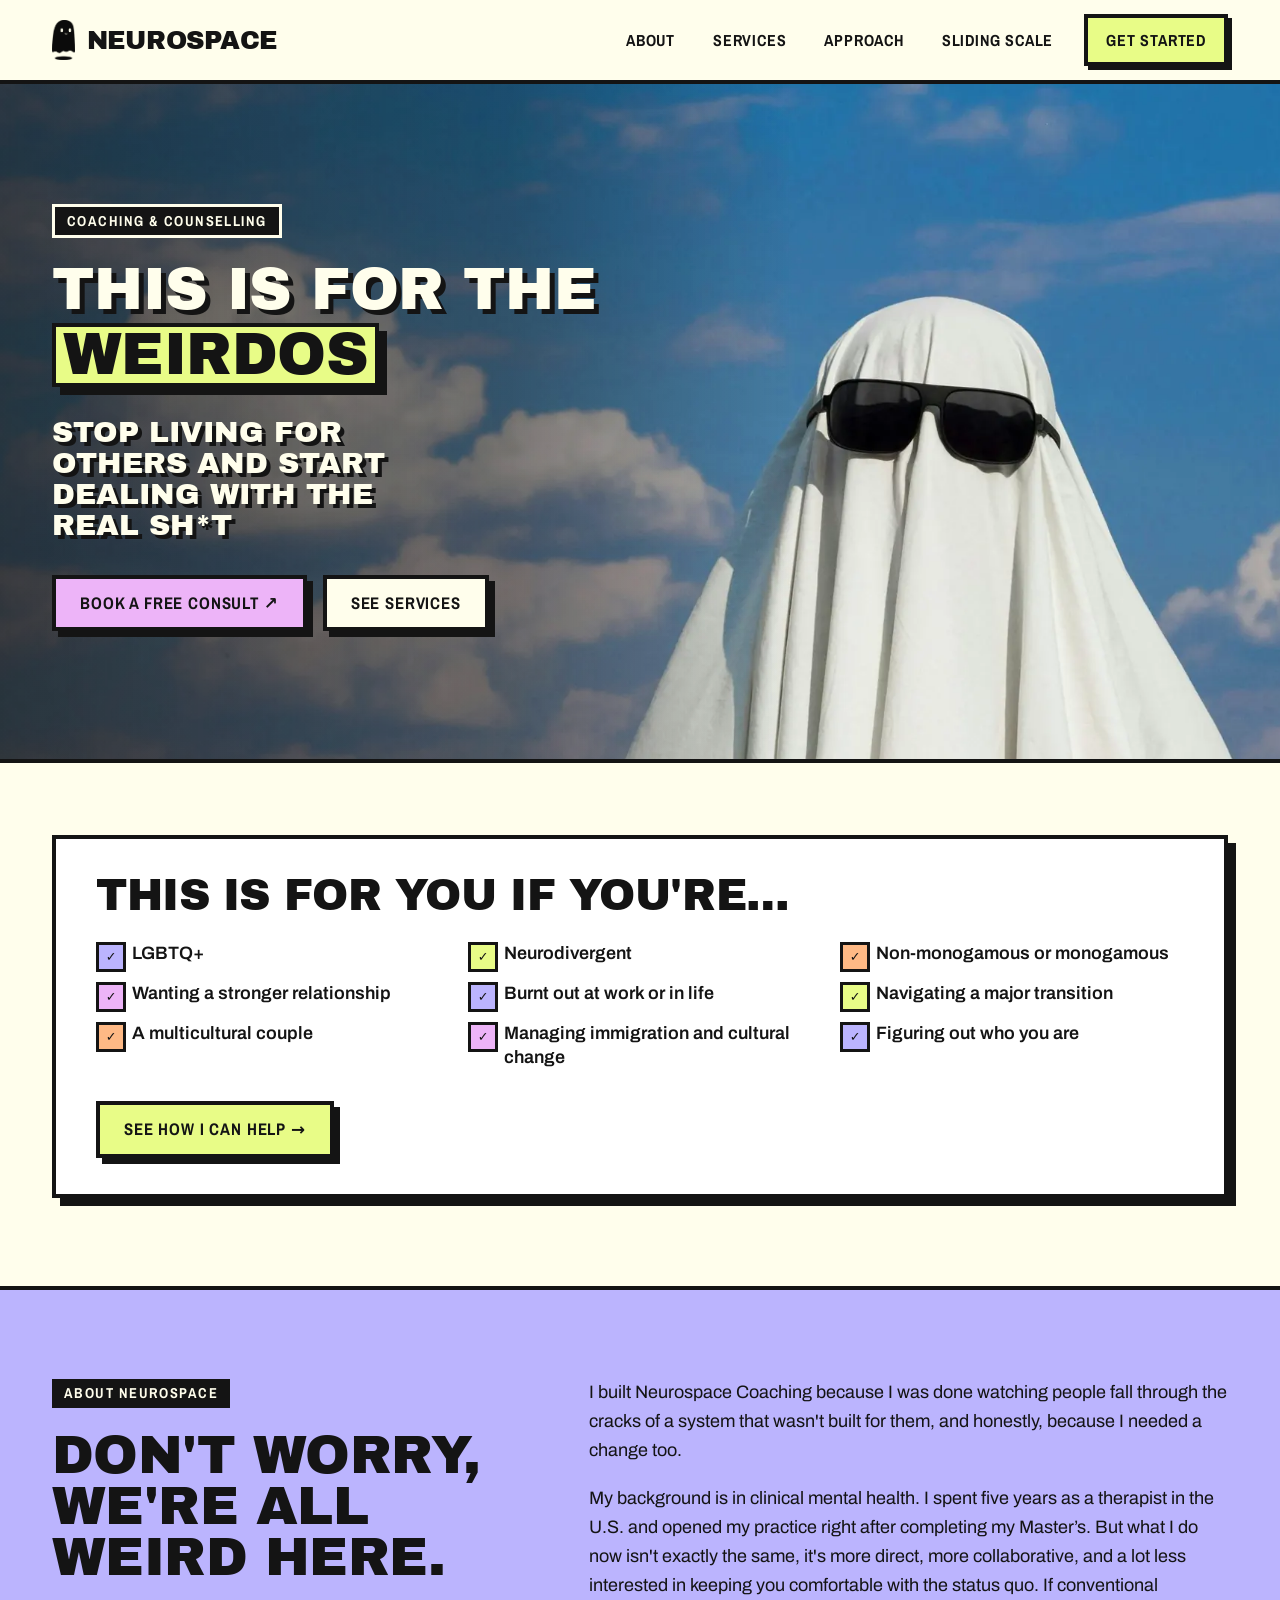
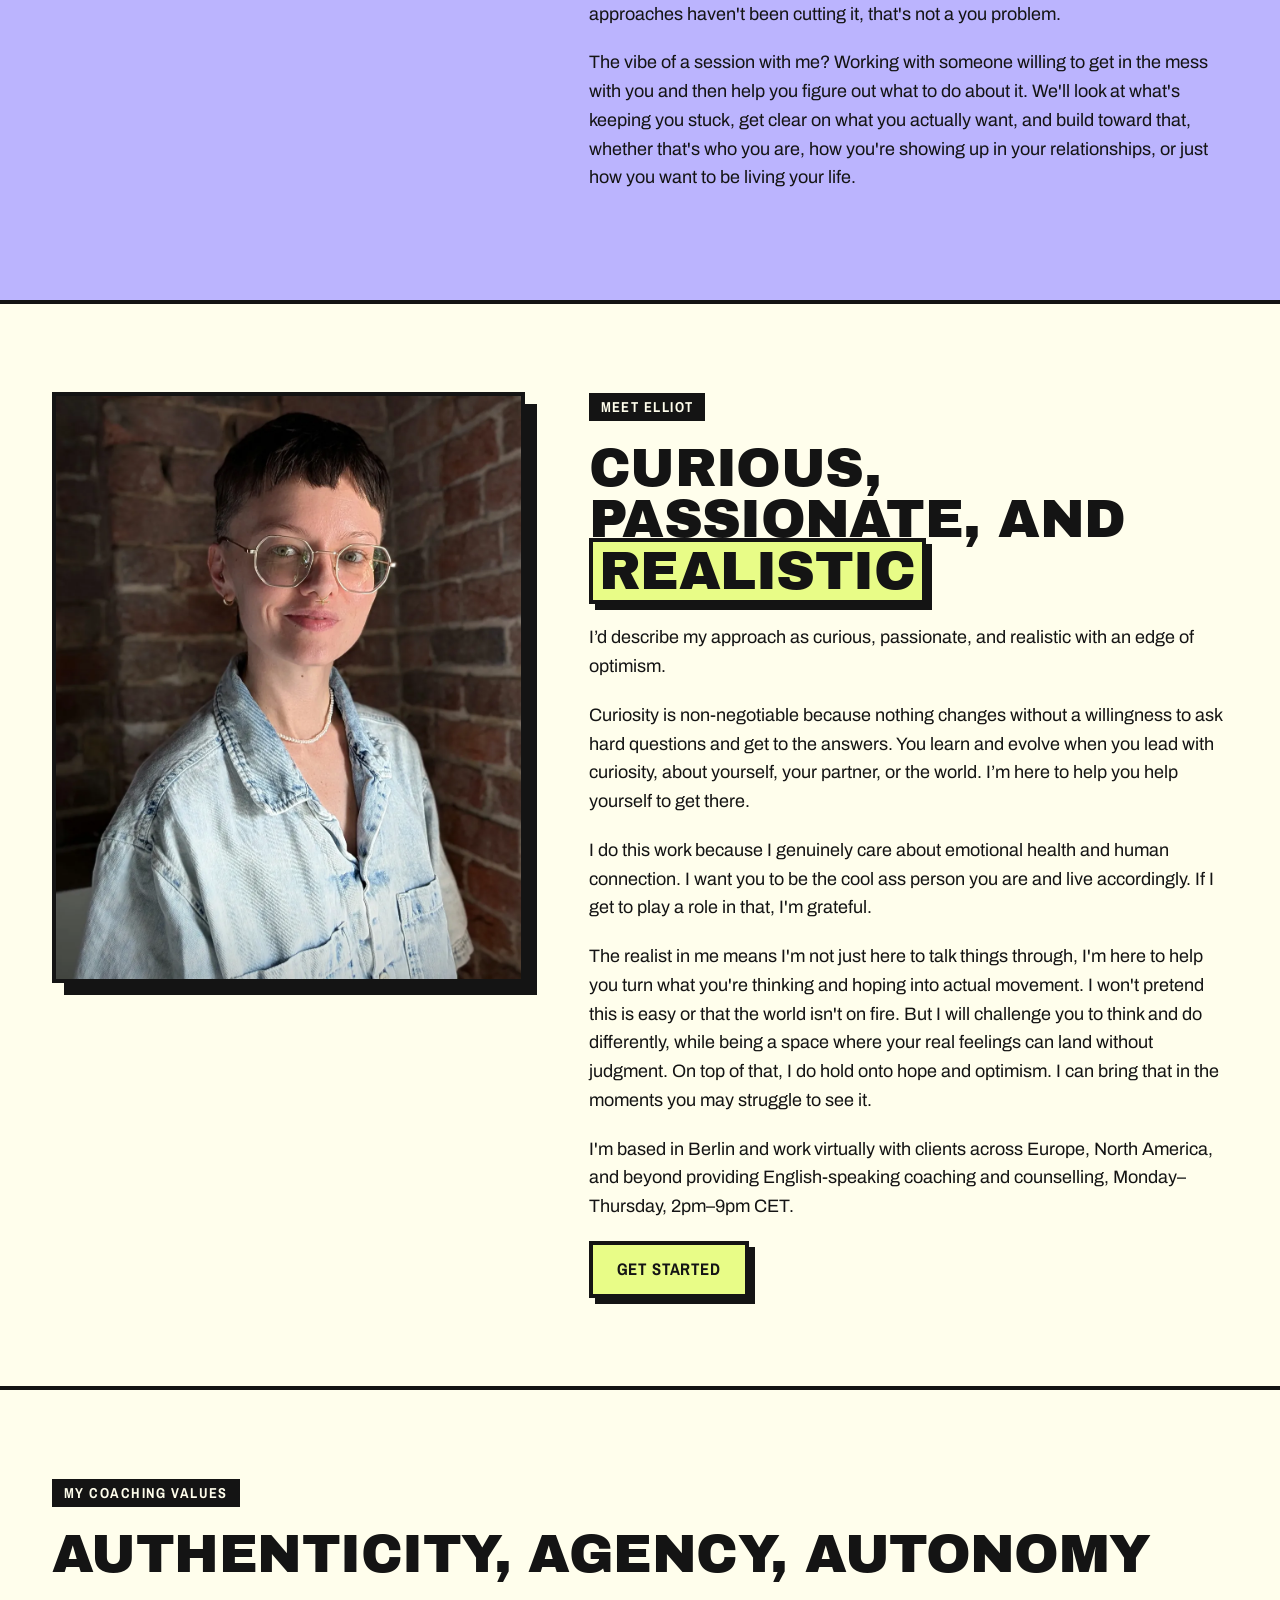
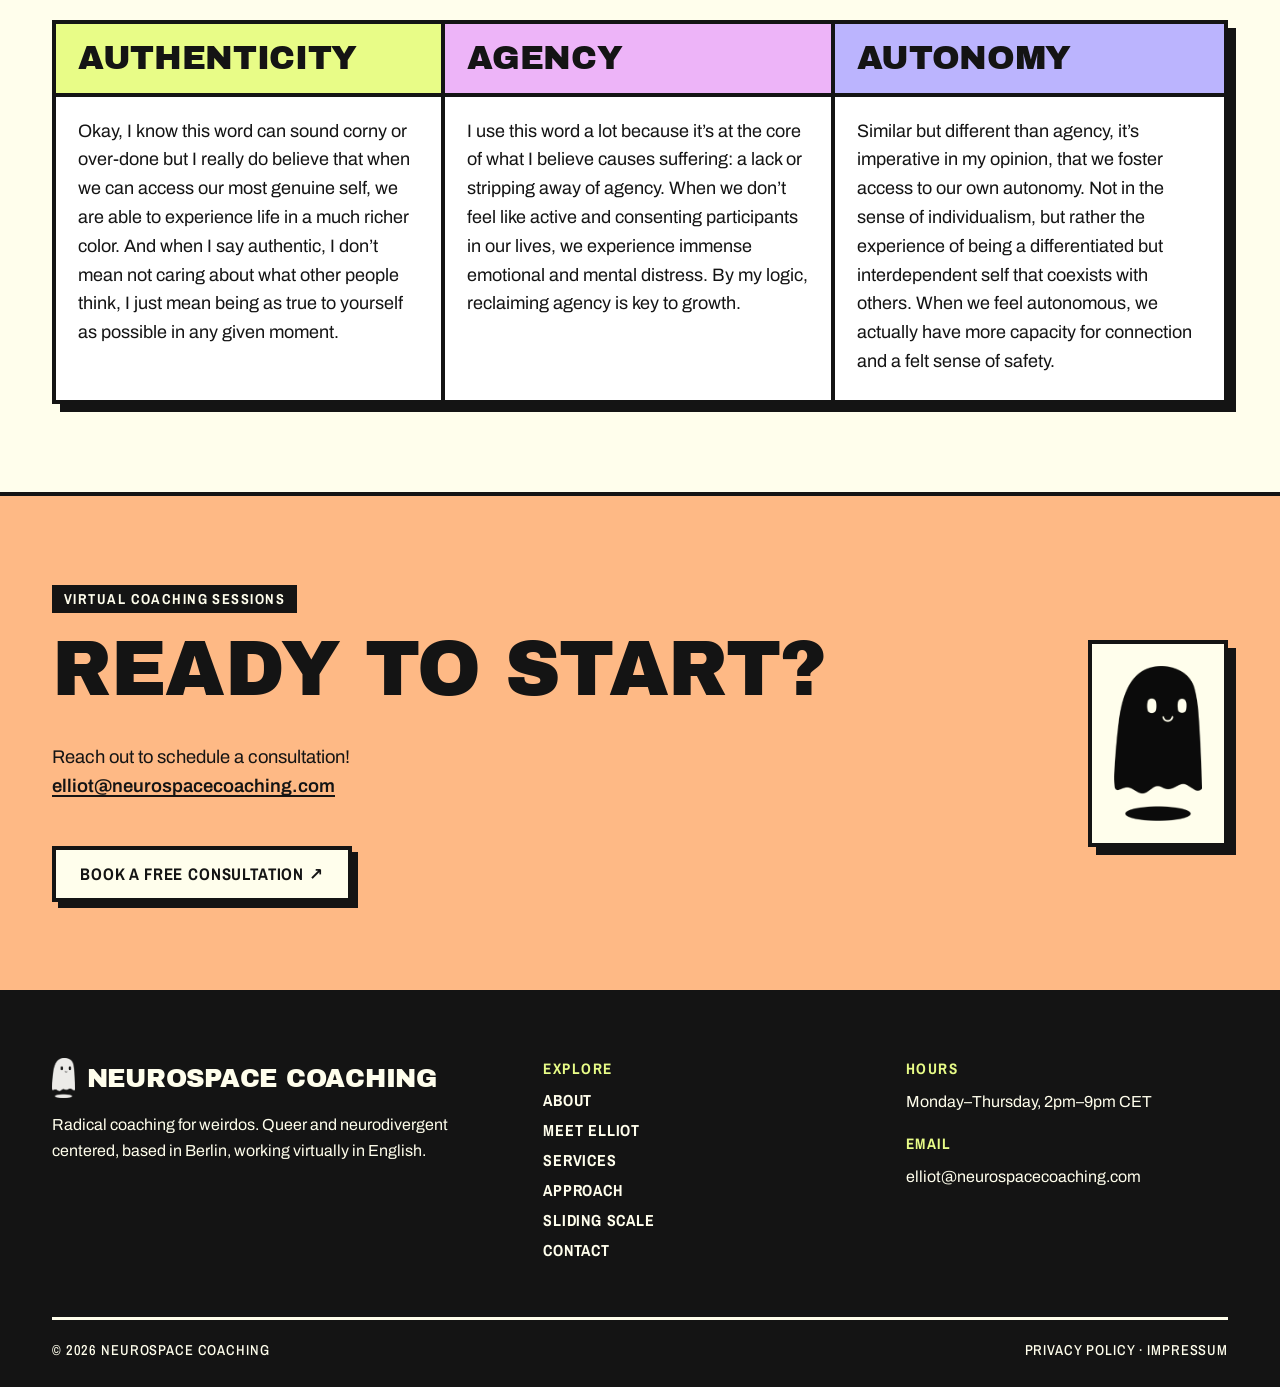
==== site/index.html @ 1423fe2b "Replace scrolling strip with 'This is for you' checklist; add Who I work with tiles to Services Home" ====
<!DOCTYPE html>
<html lang="en">
<head>
<meta charset="utf-8">
<meta name="viewport" content="width=device-width,initial-scale=1">
<title>Neurospace Coaching | Queer & Neurodivergent Coach and Couples Counsellor — Berlin, Germany</title>
<meta name="description" content="Virtual coaching and couples counselling for queer, neurodivergent and non-monogamous people, multicultural couples, and immigrants and expats. Based in Berlin, working in English across Europe, North America and beyond.">
<meta property="og:title" content="Neurospace Coaching | Queer & Neurodivergent Coach and Couples Counsellor — Berlin, Germany">
<meta property="og:description" content="Virtual coaching and couples counselling for queer, neurodivergent and non-monogamous people, multicultural couples, and immigrants and expats. Based in Berlin, working in English across Europe, North America and beyond.">
<meta property="og:image" content="https://neurospacecoaching.com/assets/img/logo-social.png">
<link rel="canonical" href="https://neurospacecoaching.com/">
<meta property="og:url" content="https://neurospacecoaching.com/">
<link rel="icon" href="assets/favicon.png" type="image/png">
<link rel="preload" href="assets/fonts/archivo-black-latin-400-normal.woff2" as="font" type="font/woff2" crossorigin>
<link rel="stylesheet" href="assets/styles.css">
</head>
<body>
<a class="skip" href="#main">Skip to content</a>
<header class="site-head" id="top">
  <div class="wrap head-row">
    <a class="brand" href="index.html"><img class="ghost-lt" src="assets/img/ghost-mark.webp" alt="" width="210" height="370"><span>Neurospace</span></a>
    <button class="menu-btn" aria-expanded="false" aria-controls="nav">Menu</button>
    <nav class="nav" id="nav" aria-label="Main"><a href="about.html">About</a><a href="services.html">Services</a><a href="approach.html">Approach</a><a href="sliding-scale.html">Sliding Scale</a><a class="btn" href="contact.html">Get started</a></nav>
  </div>
</header>
<main id="main">

<section class="hero hero-photo">
  <div class="wrap">
    <div class="hero-copy">
      <span class="eyebrow">Coaching &amp; counselling</span>
      <h1>This is for the <mark>weirdos</mark></h1>
      <p class="lead">Stop living for others and start dealing with the real sh*t</p>
      <div class="hero-actions"><a class="btn orchid" href="https://calendly.com/elliot_lphelt/free-consultation" target="_blank" rel="noopener">Book a free consult ↗</a><a class="btn ghost-btn" href="services.html">See services</a></div>
    </div>
  </div>
</section>
<section class="for-you"><div class="wrap"><div class="forlist">
  <h2>This is for you if you're…</h2>
  <ul class="checks big"><li>LGBTQ+</li><li>Neurodivergent</li><li>Non-monogamous or monogamous</li><li>Wanting a stronger relationship</li><li>Burnt out at work or in life</li><li>Navigating a major transition</li><li>A multicultural couple</li><li>Managing immigration and cultural change</li><li>Figuring out who you are</li></ul>
  <a class="btn" href="services.html#who">See how I can help →</a>
</div></div></section>

<section class="band"><div class="wrap split">
  <div><span class="eyebrow">About Neurospace</span><h2>Don't worry, we're all weird here.</h2></div>
  <div class="prose">
    <p>I built Neurospace Coaching because I was done watching people fall through the cracks of a system that wasn't built for them, and honestly, because I needed a change too.</p>
    <p>My background is in clinical mental health. I spent five years as a therapist in the U.S. and opened my practice right after completing my Master’s. But what I do now isn't exactly the same, it's more direct, more collaborative, and a lot less interested in keeping you comfortable with the status quo. If conventional approaches haven't been cutting it, that's not a you problem.</p>
    <p>The vibe of a session with me? Working with someone willing to get in the mess with you and then help you figure out what to do about it. We'll look at what's keeping you stuck, get clear on what you actually want, and build toward that, whether that's who you are, how you're showing up in your relationships, or just how you want to be living your life.</p>
  </div>
</div></section>

<section id="meet-elliot"><div class="wrap split">
  <div class="photo"><img src="assets/img/elliot-home.webp" alt="Elliot, founder of Neurospace Coaching" loading="lazy" onerror="this.style.display='none'"></div>
  <div class="prose">
    <span class="eyebrow">Meet Elliot</span>
    <h2>Curious, passionate, and <mark>realistic</mark></h2>
    <p>I’d describe my approach as curious, passionate, and realistic with an edge of optimism.</p>
    <p>Curiosity is non-negotiable because nothing changes without a willingness to ask hard questions and get to the answers. You learn and evolve when you lead with curiosity, about yourself, your partner, or the world. I’m here to help you help yourself to get there.</p>
    <p>I do this work because I genuinely care about emotional health and human connection. I want you to be the cool ass person you are and live accordingly. If I get to play a role in that, I'm grateful.</p>
    <p>The realist in me means I'm not just here to talk things through, I'm here to help you turn what you're thinking and hoping into actual movement. I won't pretend this is easy or that the world isn't on fire. But I will challenge you to think and do differently, while being a space where your real feelings can land without judgment. On top of that, I do hold onto hope and optimism. I can bring that in the moments you may struggle to see it.</p>
    <p>I'm based in Berlin and work virtually with clients across Europe, North America, and beyond providing English-speaking coaching and counselling, Monday–Thursday, 2pm–9pm CET.</p>
    <a class="btn" href="contact.html">Get started</a>
  </div>
</div></section>

<section><div class="wrap">
  <span class="eyebrow">My Coaching Values</span>
  <h2>Authenticity, agency, autonomy</h2>
  <div class="cards values">
  <div class="card"><h3>Authenticity</h3><p>Okay, I know this word can sound corny or over-done but I really do believe that when we can access our most genuine self, we are able to experience life in a much richer color. And when I say authentic, I don’t mean not caring about what other people think, I just mean being as true to yourself as possible in any given moment.</p></div>
  <div class="card"><h3>Agency</h3><p>I use this word a lot because it’s at the core of what I believe causes suffering: a lack or stripping away of agency. When we don’t feel like active and consenting participants in our lives, we experience immense emotional and mental distress. By my logic, reclaiming agency is key to growth.</p></div>
  <div class="card"><h3>Autonomy</h3><p>Similar but different than agency, it’s imperative in my opinion, that we foster access to our own autonomy. Not in the sense of individualism, but rather the experience of being a differentiated but interdependent self that coexists with others. When we feel autonomous, we actually have more capacity for connection and a felt sense of safety.</p></div>
</div>
</div></section>
<div class="wrap cta-wrap"><div class="cta">
  <div>
    <span class="eyebrow">Virtual Coaching Sessions</span>
    <h2>Ready to start?</h2>
    <p>Reach out to schedule a consultation!<br><a class="mail" href="mailto:elliot@neurospacecoaching.com">elliot@neurospacecoaching.com</a></p>
    <p style="margin-top:22px"><a class="btn ghost-btn" href="https://calendly.com/elliot_lphelt/free-consultation" target="_blank" rel="noopener">Book a free consultation ↗</a></p>
  </div>
  <div class="ghost-art"><img src="assets/img/ghost-mark.webp" alt=""></div>
</div></div>

</main>
<footer class="site-foot">
  <div class="wrap">
    <div class="foot-grid">
      <div>
        <a class="brand" href="index.html"><img src="assets/img/ghost-mark-light.webp" alt="" width="210" height="370"><span>Neurospace Coaching</span></a>
        <p>Radical coaching for weirdos. Queer and neurodivergent centered, based in Berlin, working virtually in English.</p>
      </div>
      <div>
        <h3>Explore</h3>
        <ul><li><a href="about.html">About</a></li><li><a href="index.html#meet-elliot">Meet Elliot</a></li><li><a href="services.html">Services</a></li><li><a href="approach.html">Approach</a></li><li><a href="sliding-scale.html">Sliding Scale</a></li><li><a href="contact.html">Contact</a></li></ul>
      </div>
      <div>
        <h3>Hours</h3>
        <p>Monday–Thursday, 2pm–9pm CET</p>
        <h3>Email</h3>
        <p><a href="mailto:elliot@neurospacecoaching.com">elliot@neurospacecoaching.com</a></p>
      </div>
    </div>
    <div class="foot-base">
      <span>© 2026 Neurospace Coaching</span>
      <span><a href="privacy-policy.html">Privacy Policy</a> · <a href="impressum.html">Impressum</a></span>
    </div>
  </div>
</footer>
<script>
const b=document.querySelector('.menu-btn'),n=document.getElementById('nav');
b.addEventListener('click',()=>{const o=n.classList.toggle('open');b.setAttribute('aria-expanded',o)});
const h=document.querySelector('.site-head');addEventListener('scroll',()=>h.classList.toggle('scrolled',scrollY>8),{passive:true});
</script>
</body>
</html>
---- site/assets/styles.css ----
/* Neurospace Coaching — neobrutalist design
   Palette ("One Night in Ibiza"): lime, orchid, periwinkle, peach, cream, black
   Type: Archivo Black (display), Archivo Narrow (labels/buttons), Archivo (body). All self-hosted. */

@font-face{font-family:"Archivo Black";src:url(fonts/archivo-black-latin-400-normal.woff2) format("woff2");font-weight:400;font-display:swap}
@font-face{font-family:"Archivo Narrow";src:url(fonts/archivo-narrow-latin-500-normal.woff2) format("woff2");font-weight:500;font-display:swap}
@font-face{font-family:"Archivo Narrow";src:url(fonts/archivo-narrow-latin-700-normal.woff2) format("woff2");font-weight:700;font-display:swap}
@font-face{font-family:"Archivo";src:url(fonts/archivo-latin-400-normal.woff2) format("woff2");font-weight:400;font-display:swap}
@font-face{font-family:"Archivo";src:url(fonts/archivo-latin-400-italic.woff2) format("woff2");font-weight:400;font-style:italic;font-display:swap}
@font-face{font-family:"Archivo";src:url(fonts/archivo-latin-600-normal.woff2) format("woff2");font-weight:600;font-display:swap}

:root{
  --lime:#E8FC87; --orchid:#EDB4F8; --peri:#BBB4FE; --peach:#FEB985;
  --paper:#FFFEEC; --ink:#141414; --white:#FFFFFF;
  --line:4px solid var(--ink);
  --shadow:8px 8px 0 var(--ink);
  --wrap:1240px;
  --display:"Archivo Black",Impact,system-ui,sans-serif;
  --label:"Archivo Narrow","Arial Narrow",system-ui,sans-serif;
  --body:"Archivo",system-ui,sans-serif;
  color-scheme:light;
}
*{box-sizing:border-box}
html{scroll-behavior:smooth;overflow-x:clip}
body{margin:0;overflow-x:clip;background:var(--paper);color:var(--ink);font:400 1.125rem/1.6 var(--body);-webkit-font-smoothing:antialiased}
img{max-width:100%;display:block}
a{color:var(--ink);text-decoration-thickness:2px;text-underline-offset:3px}
p{margin:0 0 1.1em}
h1,h2,h3{font-family:var(--display);font-weight:400;text-transform:uppercase;letter-spacing:-.01em;margin:0 0 .5em}
h1{font-size:clamp(2.8rem,6vw,5.4rem);line-height:.95}
h2{font-size:clamp(2.1rem,4.2vw,3.6rem);line-height:.95}
h3{font-size:1.4rem;line-height:1.1}
.wrap{max-width:var(--wrap);margin:0 auto;padding:0 32px}
.sr{position:absolute;width:1px;height:1px;overflow:hidden;clip:rect(0 0 0 0);white-space:nowrap;margin:0}
.skip{position:absolute;left:-999px}.skip:focus{left:16px;top:16px;background:var(--lime);border:var(--line);padding:8px 12px;z-index:20}
:focus-visible{outline:4px solid var(--ink);outline-offset:3px;box-shadow:0 0 0 8px var(--lime)}

/* highlighted headline word: lime block */
mark{background:var(--lime);color:var(--ink);border:var(--line);padding:0 .12em;box-shadow:6px 6px 0 var(--ink);box-decoration-break:clone;-webkit-box-decoration-break:clone}
h1 mark{display:inline-block;margin-top:.08em;box-shadow:8px 8px 0 var(--ink)}

/* small label: black chip */
.eyebrow{display:inline-block;font:700 .9rem/1 var(--label);letter-spacing:.1em;text-transform:uppercase;background:var(--ink);color:var(--paper);padding:7px 12px;margin-bottom:22px}

/* ---------- header ---------- */
.site-head{position:sticky;top:0;z-index:10;background:var(--paper);border-bottom:var(--line)}
.head-row{display:flex;align-items:center;justify-content:space-between;gap:20px;min-height:80px}
.brand{display:flex;align-items:center;gap:12px;text-decoration:none;color:var(--ink);font:400 1.6rem var(--display);text-transform:uppercase;letter-spacing:-.01em}
.brand img{height:40px;width:auto}
.nav{display:flex;align-items:center;gap:4px}
.nav a{font:700 1rem var(--label);text-transform:uppercase;letter-spacing:.05em;text-decoration:none;color:var(--ink);padding:9px 14px;border:3px solid transparent}
.nav a:hover{border-color:var(--ink);background:var(--lime)}
.nav a[aria-current=page]{background:var(--ink);color:var(--paper)}
.menu-btn{display:none;font:700 1rem var(--label);text-transform:uppercase;letter-spacing:.05em;background:var(--lime);color:var(--ink);border:var(--line);padding:8px 16px;box-shadow:4px 4px 0 var(--ink);cursor:pointer}

/* ---------- buttons ---------- */
.btn{display:inline-flex;align-items:center;gap:.5em;font:700 1.05rem/1 var(--label);text-transform:uppercase;letter-spacing:.05em;text-decoration:none;color:var(--ink);background:var(--lime);border:var(--line);padding:16px 24px;box-shadow:6px 6px 0 var(--ink);cursor:pointer;transition:transform .1s,box-shadow .1s}
.btn:hover{transform:translate(-2px,-2px);box-shadow:8px 8px 0 var(--ink)}
.btn:active{transform:translate(4px,4px);box-shadow:2px 2px 0 var(--ink)}
.btn.ghost-btn{background:var(--paper)}
.btn.orchid{background:var(--orchid)}
.nav .btn{margin-left:10px;padding:11px 18px;box-shadow:4px 4px 0 var(--ink)}
.nav a.btn,.nav a.btn:hover,.nav a.btn[aria-current=page]{background:var(--lime);color:var(--ink);border:var(--line)}

/* ---------- home hero: ghost photo background ---------- */
.hero-photo{position:relative;border-bottom:var(--line);color:var(--paper);
  background:linear-gradient(90deg,rgba(20,20,20,.66) 0%,rgba(20,20,20,.38) 45%,rgba(20,20,20,0) 72%),url(img/ghost-hero.webp) 55% 40%/cover no-repeat,#3b6fa8}
.hero-photo .wrap{padding-top:120px;padding-bottom:128px}
.hero-copy{display:flex;flex-direction:column;align-items:flex-start;gap:24px;max-width:760px}
.hero-photo .eyebrow{margin:0;border:3px solid var(--paper)}
.hero-photo h1{margin:0;max-width:11em;color:var(--paper);text-shadow:5px 5px 0 var(--ink)}
.hero-photo h1 mark{text-shadow:none}
.hero-photo p.lead{margin:6px 0 0;font:400 clamp(1.6rem,3vw,2.6rem)/1.05 var(--display);text-transform:uppercase;max-width:17ch;color:var(--paper);text-shadow:4px 4px 0 var(--ink)}
.hero-actions{display:flex;flex-wrap:wrap;gap:16px;margin-top:10px}
@media (max-width:700px){
  .hero-photo{background:linear-gradient(180deg,rgba(20,20,20,.6),rgba(20,20,20,.35)),url(img/ghost-hero-sm.webp) 60% center/cover no-repeat,#3b6fa8}
  .hero-photo .wrap{padding-top:72px;padding-bottom:80px}
}

/* ---------- who-I-work-with scrolling strip ---------- */
.who{background:var(--ink);border-bottom:var(--line)}
.marquee{overflow:hidden;padding:26px 0}
.track{display:flex;width:max-content;animation:ns-scroll 28s linear infinite}
.marquee:hover .track{animation-play-state:paused}
.seq{display:flex;align-items:center;gap:22px;padding-right:22px}
.tag-block{flex:none;font:400 1.6rem/1 var(--display);text-transform:uppercase;color:var(--ink);border:3px solid var(--paper);padding:12px 18px}
.tag-block.c1{background:var(--peri)}.tag-block.c2{background:var(--lime)}.tag-block.c3{background:var(--peach)}.tag-block.c4{background:var(--orchid)}
@keyframes ns-scroll{to{transform:translateX(-50%)}}
@media (prefers-reduced-motion:reduce){.track{animation:none}.marquee{overflow-x:auto}.btn{transition:none}html{scroll-behavior:auto}}

/* ---------- sections ---------- */
section{padding:88px 0;border-bottom:var(--line)}
.page-hero{padding:80px 0 64px}
.page-hero p.lead{font:600 1.35rem/1.45 var(--body);max-width:44ch}
.hero-grid{display:grid;grid-template-columns:1.1fr .9fr;gap:56px;align-items:center}
.band{background:var(--peri)}
.band.lime{background:var(--lime)}
.band.pink{background:var(--peach)}
.band.lilac{background:var(--orchid)}
.split{display:grid;grid-template-columns:.85fr 1.15fr;gap:64px;align-items:start}
.split.flip{grid-template-columns:1.15fr .85fr}
.prose{max-width:64ch}
.prose ul{padding-left:1.1em}.prose li{margin-bottom:.5em}
.intro{font:600 1.25rem/1.5 var(--body);max-width:60ch}

/* photos: square frames, hard shadow, no tilt */
.photo,.blob .frame{border:var(--line);box-shadow:12px 12px 0 var(--ink);background:var(--orchid);overflow:hidden;aspect-ratio:4/5}
.photo img,.blob .frame img{width:100%;height:100%;object-fit:cover}
.photo.wide{aspect-ratio:16/10}
.photo.focus-right img{object-position:78% 50%}
.split .photo.focus-right{align-self:center}
#meet-elliot .photo img{object-position:50% 25%}

/* ---------- cards ---------- */
.cards{display:grid;grid-template-columns:repeat(auto-fit,minmax(280px,1fr));gap:24px;margin-top:40px}
.card{background:var(--white);border:var(--line);box-shadow:var(--shadow);padding:0;color:var(--ink)}
.card>h3{margin:0;padding:16px 22px;border-bottom:var(--line);background:var(--lime);font-size:1.35rem}
.card>p,.card>ul,.card>div{padding:0 22px}
.card>h3+p{margin-top:20px}
.card>:last-child{margin-bottom:24px}
.card:not(:has(>h3)){padding:24px}
.cards .card:nth-child(4n+1)>h3{background:var(--lime)}
.cards .card:nth-child(4n+2)>h3{background:var(--orchid)}
.cards .card:nth-child(4n+3)>h3{background:var(--peri)}
.cards .card:nth-child(4n+4)>h3{background:var(--peach)}
.band .card>h3{background:var(--paper)}
/* values: big boxed blocks */
.values{gap:0;border:var(--line);background:var(--white);box-shadow:var(--shadow)}
.values .card{box-shadow:none;border:0;border-right:var(--line)}
.values .card:last-child{border-right:0}
.values .card>h3{font-size:clamp(1.8rem,2.6vw,2.4rem);border-bottom:var(--line)}
@media (max-width:900px){.values .card{border-right:0;border-bottom:var(--line)}.values .card:last-child{border-bottom:0}}

/* checklist */
.checks{list-style:none;padding:0}
.checks li{padding-left:36px;position:relative;margin-bottom:.7em}
.checks li::before{content:"✓";position:absolute;left:0;top:.1em;width:24px;height:24px;background:var(--lime);border:3px solid var(--ink);display:grid;place-items:center;font:700 .8rem/1 var(--label)}
.card .checks{padding:0 22px}

/* training timeline */
.timeline{display:grid;gap:24px}
.timeline .item{background:var(--white);border:var(--line);box-shadow:var(--shadow)}
.timeline .item h3{margin:0;padding:14px 20px;border-bottom:var(--line);background:var(--lime);font-size:1.25rem}
.timeline .item:nth-child(2) h3{background:var(--peach)}
.timeline .item:nth-child(3) h3{background:var(--peri)}
.timeline .item p{padding:18px 20px 0;margin:0}
.timeline .item p:last-child{padding-bottom:22px}

/* ---------- sliding scale ---------- */
.price-grid{display:grid;grid-template-columns:repeat(3,1fr);gap:24px;margin-top:40px}
.price{display:flex;flex-direction:column;background:var(--lime);border:var(--line);box-shadow:var(--shadow);padding:28px;color:var(--ink)}
.price.featured{background:var(--peri)}
.price:nth-child(3){background:var(--orchid)}
.price .tag{align-self:flex-start;font:700 .85rem/1 var(--label);letter-spacing:.1em;text-transform:uppercase;background:var(--paper);border:3px solid var(--ink);padding:5px 10px}
.price h3{font-size:2rem;margin:18px 0 10px}
.price dl{margin:auto 0 0;border-top:var(--line);padding-top:14px}
.price dt{font:700 .9rem var(--label);text-transform:uppercase;letter-spacing:.06em}
.price dd{margin:0 0 10px;font:400 1.7rem var(--display)}

/* ---------- CTA ("Ready to start?") ---------- */
.cta-wrap{padding:0;background:var(--peach);border-bottom:var(--line)}
.cta-wrap{padding-top:88px;padding-bottom:88px}
.cta{display:grid;grid-template-columns:1fr auto;gap:40px;align-items:center}
.cta h2{font-size:clamp(2.8rem,6vw,5.4rem);line-height:.9}
.cta p{margin:0;font-size:1.15rem}
.cta a.mail{font-weight:600}
.cta .ghost-art{width:140px;background:var(--paper);border:var(--line);box-shadow:var(--shadow);padding:22px}
.cta .ghost-art img{width:100%;height:auto}
.cta .btn{margin-top:22px}
main>.wrap.cta-wrap{max-width:none;padding-left:max(32px,calc((100% - var(--wrap))/2 + 32px));padding-right:max(32px,calc((100% - var(--wrap))/2 + 32px))}

/* ---------- contact page ---------- */
.book{display:grid;grid-template-columns:1.1fr .9fr;gap:56px;align-items:center}
.book-card{display:grid;justify-items:start;gap:12px;background:var(--paper);color:var(--ink);text-decoration:none;border:var(--line);box-shadow:12px 12px 0 var(--ink);padding:30px}
.book-card img{height:56px;width:auto}
.book-title{font:400 2rem/1 var(--display);text-transform:uppercase}
.book-meta{font:700 1rem var(--label);text-transform:uppercase;letter-spacing:.06em}
.book-card .btn{margin-top:8px}
.contact-form{display:grid;gap:16px;padding:26px!important}
.contact-form label{display:grid;gap:6px;font:700 .95rem var(--label);text-transform:uppercase;letter-spacing:.06em}
.contact-form input,.contact-form textarea{font:400 1.05rem var(--body);padding:12px 14px;border:var(--line);border-radius:0;background:var(--paper);color:var(--ink)}
.contact-form input:focus,.contact-form textarea:focus{outline:4px solid var(--peri);outline-offset:0}
.contact-form .check{display:flex;gap:12px;align-items:flex-start;font:400 1rem/1.45 var(--body);text-transform:none;letter-spacing:0}
.contact-form .check input{width:22px;height:22px;margin-top:2px;flex:none;accent-color:var(--ink)}
.contact-form .btn{justify-self:start}
.contact-form .hp{position:absolute;left:-9999px;width:1px;height:1px;opacity:0}
.form-note{font-size:.95rem;margin:0}
.form-status{margin:0;font-weight:600}
.page-hero .ghost-art img{max-width:200px;margin:auto}

/* ---------- legal pages ---------- */
.legal{max-width:820px}
.legal h1{font-size:clamp(2.4rem,5vw,4rem)}
.legal h2{font-size:1.7rem;margin-top:1.8em}
.legal h3{font-size:1.15rem;margin-top:1.4em}
.legal table{width:100%;border-collapse:collapse;margin:0 0 1.4em;font-size:1rem;background:var(--white);border:var(--line)}
.legal th,.legal td{text-align:left;padding:12px 14px;border:2px solid var(--ink);vertical-align:top}
.legal th{background:var(--lime);font:700 .95rem var(--label);text-transform:uppercase;letter-spacing:.05em}
.legal hr{border:0;border-top:var(--line)!important}

/* ---------- footer ---------- */
.site-foot{background:var(--ink);color:var(--paper);padding:64px 0 28px;font-size:1rem}
.foot-grid{display:grid;grid-template-columns:1.4fr 1fr 1fr;gap:40px}
.site-foot .brand{color:var(--paper);margin-bottom:14px}
.site-foot .brand img{filter:invert(1)}
.site-foot h3{font:700 .95rem var(--label);letter-spacing:.1em;color:var(--lime);margin:0 0 10px}
.site-foot a{color:var(--paper);text-decoration:none}.site-foot a:hover{text-decoration:underline}
.site-foot ul{list-style:none;padding:0;margin:0;font:700 1rem var(--label);text-transform:uppercase;letter-spacing:.05em}
.site-foot li{margin-bottom:8px}
.foot-base{border-top:3px solid var(--paper);margin-top:48px;padding-top:20px;display:flex;justify-content:space-between;flex-wrap:wrap;gap:12px;font:500 .9rem var(--label);text-transform:uppercase;letter-spacing:.06em}

/* ---------- responsive ---------- */
@media (max-width:900px){
  .hero-grid,.split,.split.flip,.foot-grid,.book,.cta{grid-template-columns:1fr}
  .split,.split.flip,.book{gap:40px}
  .split .photo{max-width:460px}
  .price-grid{grid-template-columns:1fr}
  .cta .ghost-art{display:none}
  .menu-btn{display:block}
  .nav{display:none;position:absolute;top:80px;left:0;right:0;flex-direction:column;align-items:stretch;background:var(--paper);padding:12px 24px 24px;border-bottom:var(--line)}
  .nav.open{display:flex}
  .nav .btn{margin:8px 0 0;justify-content:center}
  section{padding:64px 0}
  .wrap{padding:0 20px}
}

/* fixes */
section.hero-photo,section.who{padding:0}
.site-foot .brand img{filter:none}
.contact-form>*{padding-left:0!important;padding-right:0!important;margin-bottom:0!important}
@media (max-width:700px){.hero-photo h1{font-size:2.5rem}.tag-block{font-size:1.25rem}}

/* hero: ghost further right, smaller headline */
@media (min-width:701px){
  .hero-photo{background:linear-gradient(90deg,rgba(20,20,20,.66) 0%,rgba(20,20,20,.38) 40%,rgba(20,20,20,0) 62%),url(img/ghost-hero.webp) 0% 38%/max(140%,1600px) auto no-repeat,#3b6fa8}
}
.hero-photo h1{font-size:clamp(2.5rem,4.6vw,4.2rem)}
.hero-photo p.lead{font-size:clamp(1.35rem,2.3vw,2rem);max-width:19ch}
.hero-copy{max-width:600px}

/* ---------- "This is for you if" checklist (home) ---------- */
.for-you{padding-top:72px}
.forlist{background:var(--white);border:var(--line);box-shadow:var(--shadow);padding:36px 40px}
.forlist h2{font-size:clamp(1.8rem,3.4vw,2.8rem)}
.checks.big{display:grid;grid-template-columns:repeat(3,minmax(0,1fr));gap:16px 28px;margin:24px 0 32px;font:600 1.12rem/1.35 var(--body,inherit)}
.checks.big li{margin:0}
.checks.big li:nth-child(4n+1)::before{background:var(--peri)}
.checks.big li:nth-child(4n+2)::before{background:var(--lime)}
.checks.big li:nth-child(4n+3)::before{background:var(--peach)}
.checks.big li:nth-child(4n+4)::before{background:var(--orchid)}

/* ---------- who-I-work-with tiles (services) ---------- */
#who{scroll-margin-top:96px}
.tiles{display:grid;grid-template-columns:repeat(3,minmax(0,1fr));gap:22px;margin-top:36px;align-items:start}
.tile{background:var(--white);border:var(--line);box-shadow:var(--shadow);transition:transform .1s,box-shadow .1s}
.tile:nth-child(5n+2){background:var(--lime)}.tile:nth-child(5n+3){background:var(--orchid)}.tile:nth-child(5n+4){background:var(--peri)}.tile:nth-child(5n+5){background:var(--peach)}
.tile:hover{transform:translate(-2px,-2px);box-shadow:10px 10px 0 var(--ink)}
.tile.open{transform:translate(3px,3px);box-shadow:4px 4px 0 var(--ink)}
.tile-btn{all:unset;box-sizing:border-box;cursor:pointer;width:100%;display:flex;justify-content:space-between;align-items:center;gap:14px;padding:22px;min-height:112px;color:var(--ink)}
.tile-btn:focus-visible{outline:4px solid var(--ink);outline-offset:4px}
.tile-name{font:400 1.35rem/1.05 var(--display);text-transform:uppercase}
.plus{flex:none;position:relative;width:36px;height:36px;border:3px solid var(--ink);background:var(--paper);transition:transform .2s}
.plus::before,.plus::after{content:"";position:absolute;left:50%;top:50%;width:16px;height:3px;background:var(--ink);transform:translate(-50%,-50%)}
.plus::after{transform:translate(-50%,-50%) rotate(90deg)}
.tile.open .plus{transform:rotate(45deg)}
.tile-body{margin:0;padding:18px 22px 22px;border-top:var(--line);font-size:1.05rem}
@media (max-width:900px){.checks.big,.tiles{grid-template-columns:repeat(2,minmax(0,1fr))}}
@media (max-width:600px){.checks.big,.tiles{grid-template-columns:1fr}.forlist{padding:26px 22px}.tile-btn{min-height:0}}
@media (prefers-reduced-motion:reduce){.tile,.plus{transition:none}}
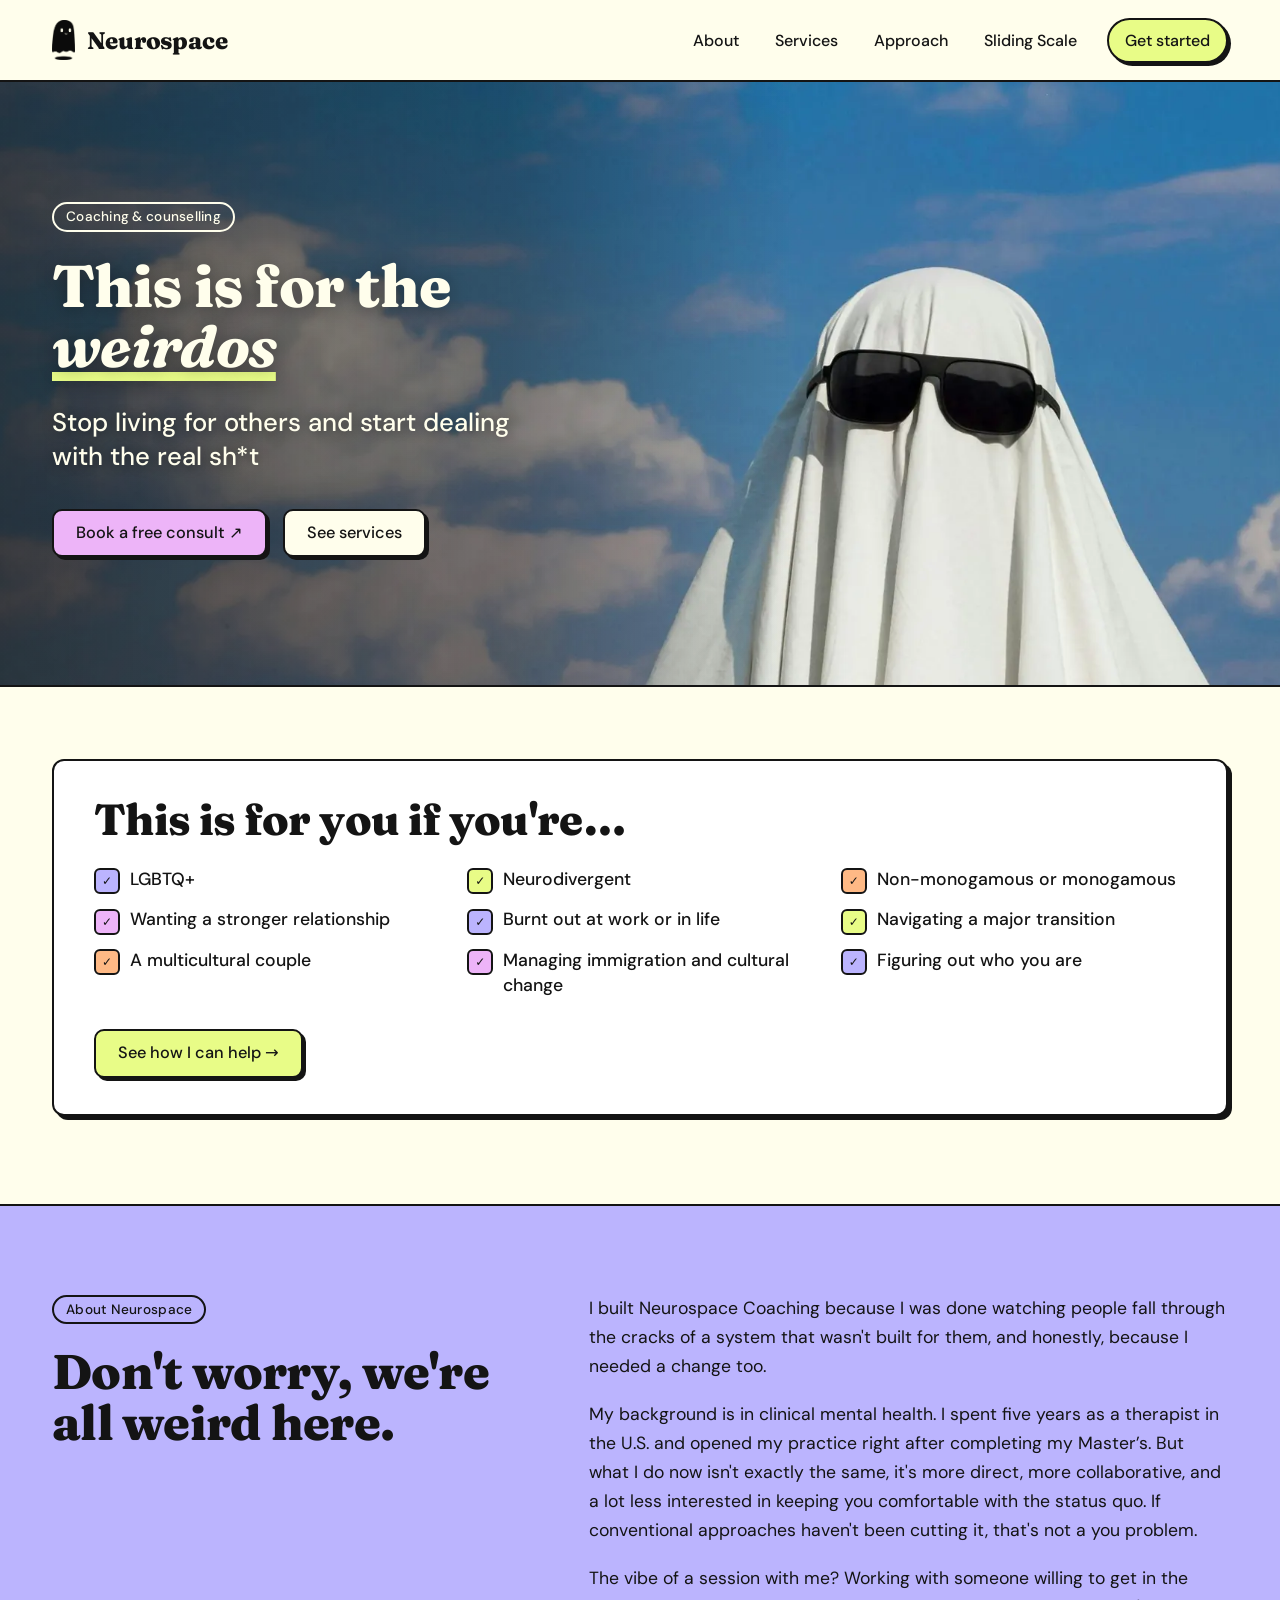
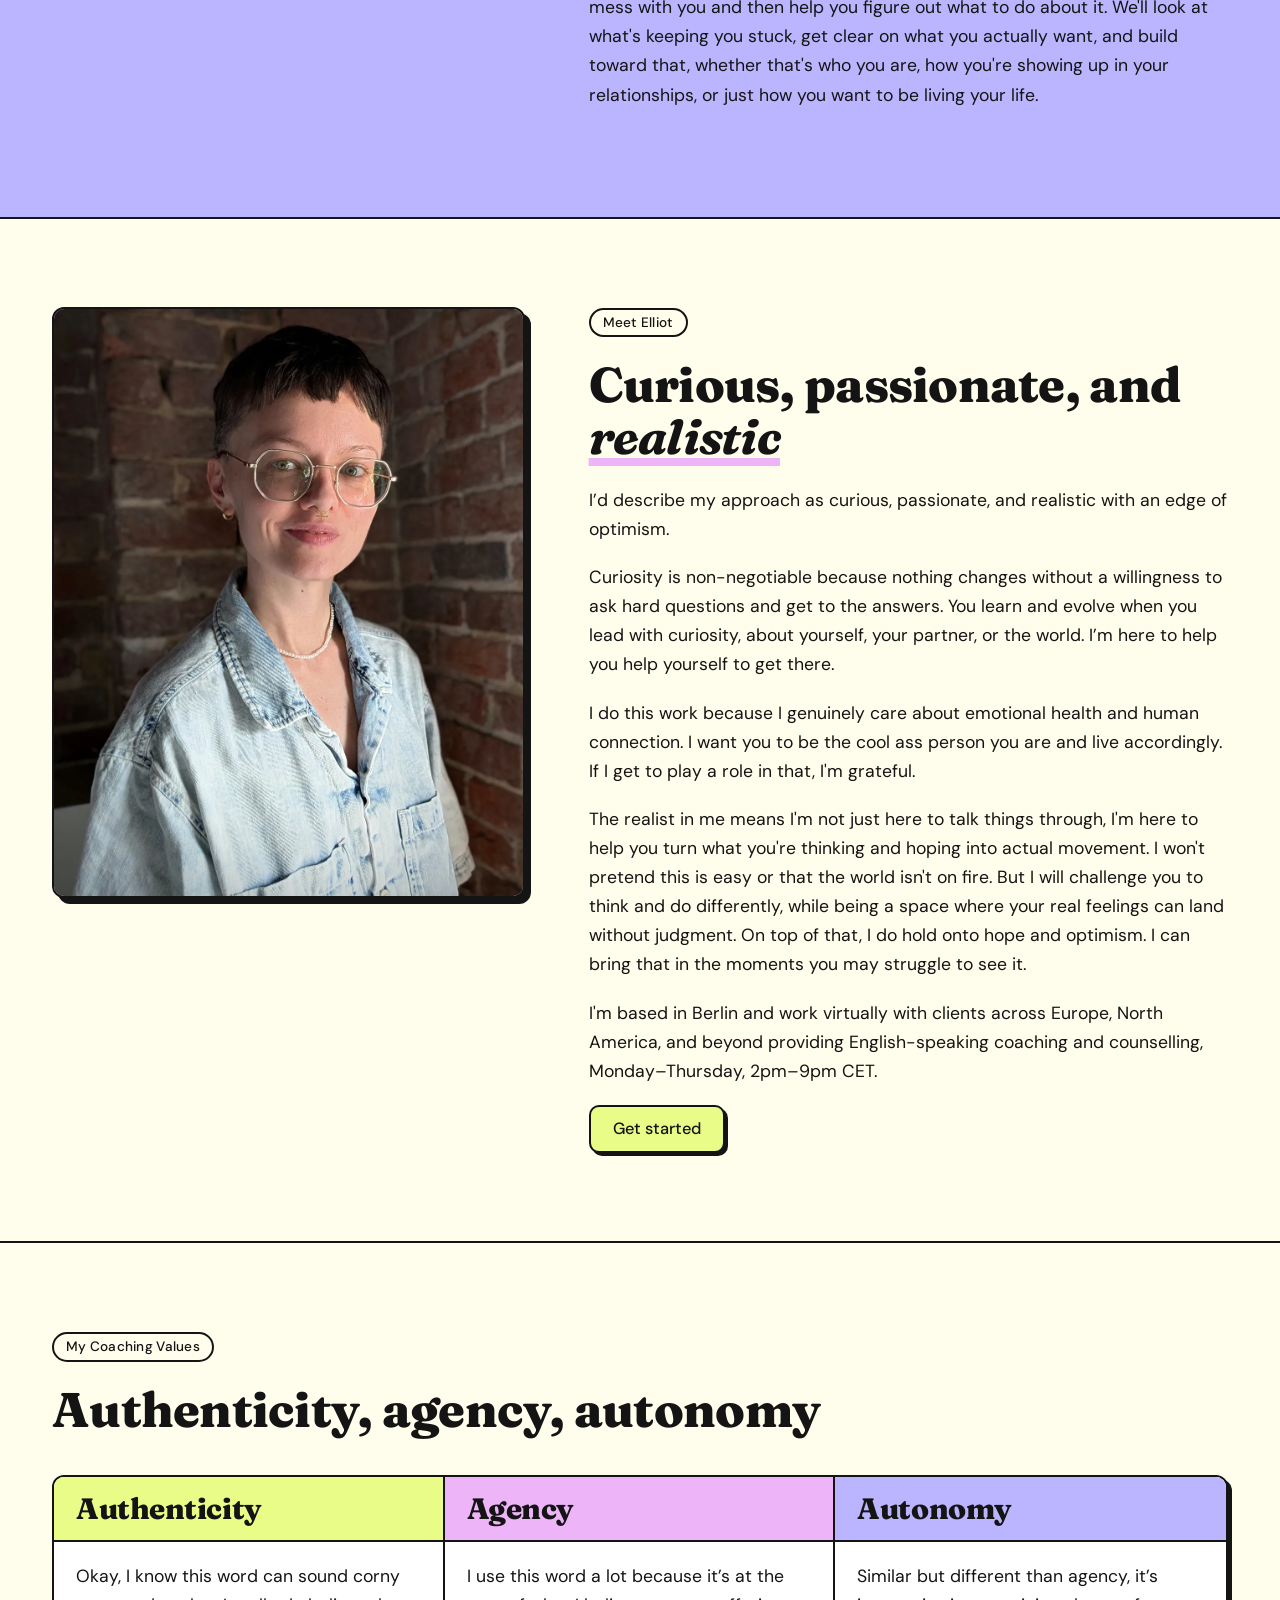
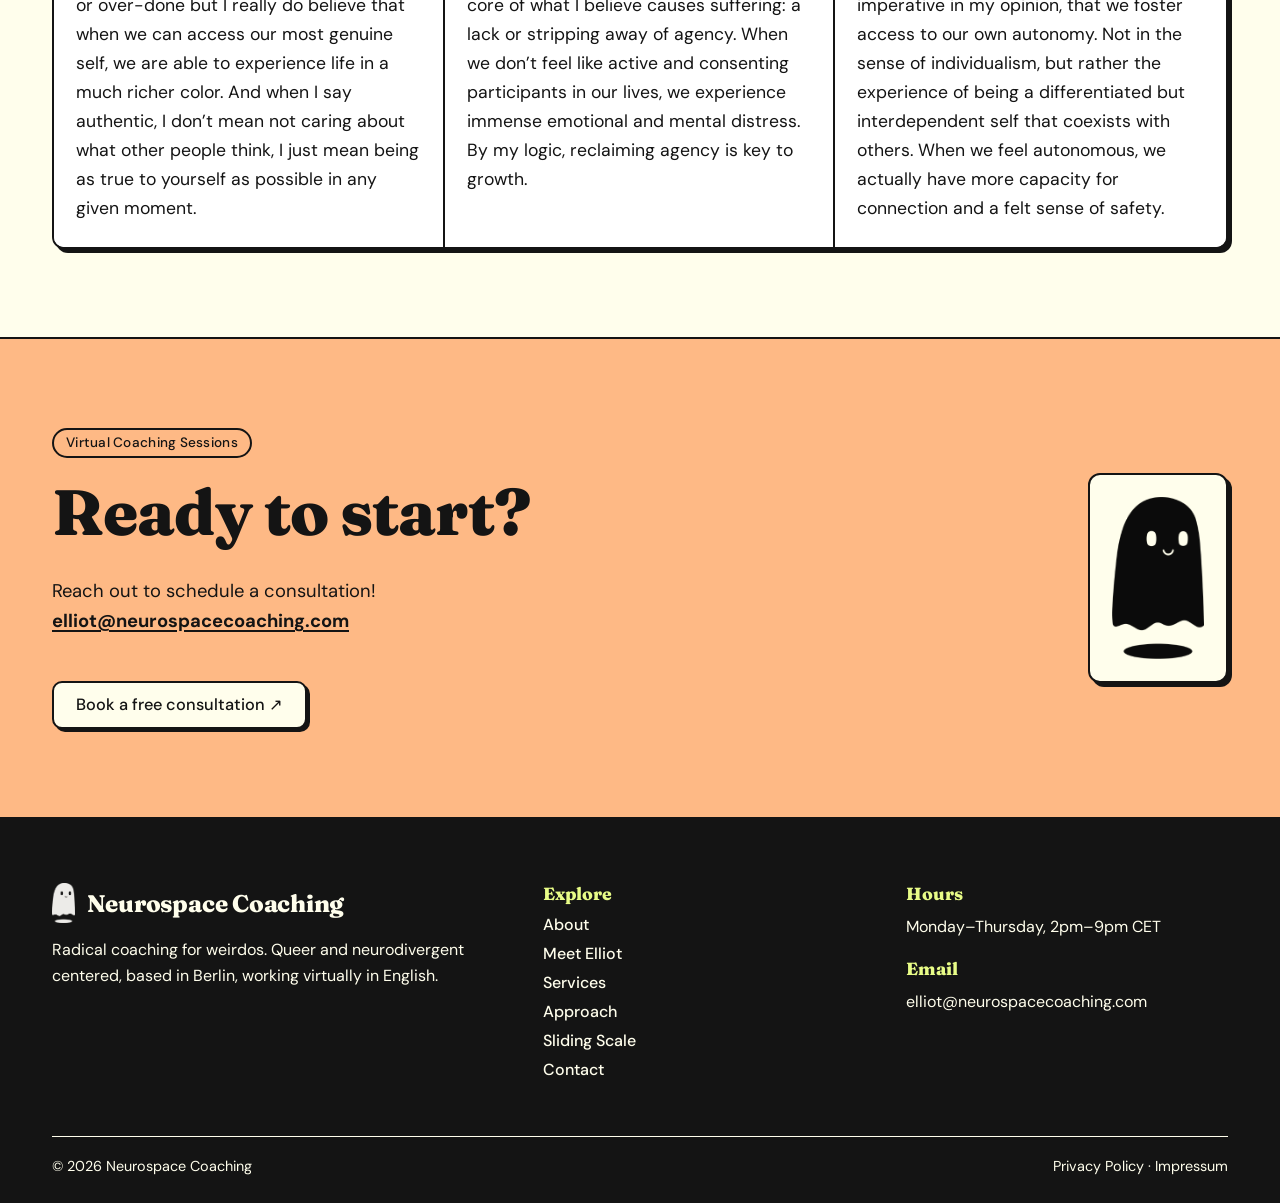
==== commit e2a88861: "Softer design: Fraunces 800 headlines, DM Sans body, 2.5px outlines, rounded corners Sentence case t" ====
--- a/site/index.html
+++ b/site/index.html
@@ -11,7 +11,7 @@
 <link rel="canonical" href="https://neurospacecoaching.com/">
 <meta property="og:url" content="https://neurospacecoaching.com/">
 <link rel="icon" href="assets/favicon.png" type="image/png">
-<link rel="preload" href="assets/fonts/archivo-black-latin-400-normal.woff2" as="font" type="font/woff2" crossorigin>
+<link rel="preload" href="assets/fonts/fraunces-latin-wght-normal.woff2" as="font" type="font/woff2" crossorigin>
 <link rel="stylesheet" href="assets/styles.css">
 </head>
 <body>
--- a/site/assets/styles.css
+++ b/site/assets/styles.css
@@ -1,6 +1,6 @@
 /* Neurospace Coaching — neobrutalist design
    Palette ("One Night in Ibiza"): lime, orchid, periwinkle, peach, cream, black
-   Type: Archivo Black (display), Archivo Narrow (labels/buttons), Archivo (body). All self-hosted. */
+   Type: Fraunces (headlines) + DM Sans (body/labels), see "Direction A" block near the end. Archivo files kept for fallback. All self-hosted. */
 
 @font-face{font-family:"Archivo Black";src:url(fonts/archivo-black-latin-400-normal.woff2) format("woff2");font-weight:400;font-display:swap}
 @font-face{font-family:"Archivo Narrow";src:url(fonts/archivo-narrow-latin-500-normal.woff2) format("woff2");font-weight:500;font-display:swap}
@@ -267,3 +267,112 @@
 @media (max-width:900px){.checks.big,.tiles{grid-template-columns:repeat(2,minmax(0,1fr))}}
 @media (max-width:600px){.checks.big,.tiles{grid-template-columns:1fr}.forlist{padding:26px 22px}.tile-btn{min-height:0}}
 @media (prefers-reduced-motion:reduce){.tile,.plus{transition:none}}
+
+/* ======================================================================
+   Direction A, "soft outlines": Fraunces headlines + DM Sans, thinner
+   lines, small shadows, rounded corners, sentence case. Overrides above.
+   ====================================================================== */
+@font-face{font-family:"Fraunces";src:url(fonts/fraunces-latin-wght-normal.woff2) format("woff2");font-weight:100 900;font-display:swap}
+@font-face{font-family:"Fraunces";src:url(fonts/fraunces-latin-wght-italic.woff2) format("woff2");font-weight:100 900;font-style:italic;font-display:swap}
+@font-face{font-family:"DM Sans";src:url(fonts/dm-sans-latin-400-normal.woff2) format("woff2");font-weight:400;font-display:swap}
+@font-face{font-family:"DM Sans";src:url(fonts/dm-sans-latin-400-italic.woff2) format("woff2");font-weight:400;font-style:italic;font-display:swap}
+@font-face{font-family:"DM Sans";src:url(fonts/dm-sans-latin-500-normal.woff2) format("woff2");font-weight:500;font-display:swap}
+@font-face{font-family:"DM Sans";src:url(fonts/dm-sans-latin-700-normal.woff2) format("woff2");font-weight:700;font-display:swap}
+:root{
+  --display:"Fraunces",Georgia,serif; --label:"DM Sans",system-ui,sans-serif; --body:"DM Sans",system-ui,sans-serif;
+  --line:2px solid var(--ink); --shadow:4px 4px 0 var(--ink); --r:14px; --r-sm:10px;
+}
+body{font:400 1.1rem/1.65 var(--body)}
+h1,h2,h3{font-weight:600;text-transform:none;letter-spacing:-.015em}
+h1{line-height:1.02} h2{line-height:1.05;font-size:clamp(2rem,3.8vw,3.2rem)} h3{line-height:1.2}
+mark{font-style:italic;font-weight:500;background:var(--orchid);border:0;box-shadow:none;padding:0 .14em;border-radius:8px}
+h1 mark{box-shadow:none;margin:0}
+.eyebrow{font:500 .85rem/1 var(--label);letter-spacing:.02em;text-transform:none;background:transparent;color:var(--ink);border:1.5px solid var(--ink);border-radius:999px;padding:6px 12px}
+:focus-visible{outline:3px solid var(--ink);outline-offset:3px;box-shadow:0 0 0 6px var(--lime);border-radius:6px}
+/* header */
+.site-head{border-bottom:var(--line)}
+.brand{font:600 1.5rem var(--display);text-transform:none}
+.nav a{font:500 1rem var(--label);text-transform:none;letter-spacing:0;border:2px solid transparent;border-radius:999px}
+.nav a:hover{border-color:var(--ink)}
+.nav a[aria-current=page]{background:transparent;color:var(--ink);border-color:var(--ink)}
+.menu-btn{font:500 1rem var(--label);text-transform:none;letter-spacing:0;border:var(--line);border-radius:var(--r-sm);box-shadow:3px 3px 0 var(--ink)}
+/* buttons */
+.btn{font:500 1.02rem/1 var(--label);text-transform:none;letter-spacing:0;border:var(--line);border-radius:var(--r-sm);padding:14px 22px;box-shadow:3px 3px 0 var(--ink)}
+.btn:hover{transform:translate(-1px,-1px);box-shadow:4px 4px 0 var(--ink)}
+.btn:active{transform:translate(2px,2px);box-shadow:1px 1px 0 var(--ink)}
+.nav .btn{box-shadow:3px 3px 0 var(--ink);padding:10px 16px}
+.nav a.btn,.nav a.btn:hover,.nav a.btn[aria-current=page]{border:var(--line)}
+/* hero */
+.hero-photo{border-bottom:var(--line)}
+.hero-photo .eyebrow{color:var(--paper);border-color:var(--paper)}
+.hero-photo h1{text-shadow:0 2px 18px rgba(0,0,0,.35)}
+.hero-photo h1 mark{color:var(--ink);text-shadow:none}
+.hero-photo p.lead{font:500 clamp(1.2rem,2vw,1.6rem)/1.35 var(--body);text-transform:none;text-shadow:0 1px 12px rgba(0,0,0,.45);max-width:26ch}
+.hero-photo .btn.ghost-btn{background:var(--paper)}
+/* sections */
+section{border-bottom:var(--line)}
+.page-hero p.lead,.intro{font-weight:500}
+.photo,.blob .frame{border:var(--line);border-radius:var(--r);box-shadow:6px 6px 0 var(--ink)}
+/* cards */
+.card{border:var(--line);border-radius:var(--r);box-shadow:var(--shadow);overflow:hidden}
+.card>h3{border-bottom:var(--line);font-size:1.3rem;padding:14px 22px}
+.values{border:var(--line);border-radius:var(--r);box-shadow:var(--shadow);overflow:hidden}
+.values .card{border-radius:0;border-right:var(--line)}
+.values .card>h3{font-size:clamp(1.6rem,2.3vw,2.1rem);border-bottom:var(--line)}
+@media (max-width:900px){.values .card{border-right:0;border-bottom:var(--line)}}
+.checks li::before{border:1.5px solid var(--ink);border-radius:6px;font:700 .75rem/1 var(--label);width:22px;height:22px}
+.timeline .item{border:var(--line);border-radius:var(--r);box-shadow:var(--shadow);overflow:hidden}
+.timeline .item h3{border-bottom:var(--line)}
+/* sliding scale */
+.price{border:var(--line);border-radius:var(--r);box-shadow:var(--shadow)}
+.price .tag{font:500 .85rem/1 var(--label);text-transform:none;letter-spacing:0;border:1.5px solid var(--ink);border-radius:999px;padding:5px 11px}
+.price dl{border-top:var(--line)}
+.price dt{font:700 .95rem var(--label);text-transform:none;letter-spacing:0}
+.price dd{font:600 1.6rem var(--display)}
+/* CTA */
+.cta-wrap{border-bottom:var(--line)}
+.cta h2{font-size:clamp(2.4rem,5vw,4.2rem);line-height:1}
+.cta .ghost-art{border:var(--line);border-radius:var(--r);box-shadow:var(--shadow)}
+/* contact */
+.book-card{border:var(--line);border-radius:var(--r);box-shadow:6px 6px 0 var(--ink)}
+.book-title{font:600 1.9rem/1.05 var(--display);text-transform:none}
+.book-meta,.contact-form label{font:500 .98rem var(--label);text-transform:none;letter-spacing:0}
+.contact-form input,.contact-form textarea{border:var(--line);border-radius:var(--r-sm)}
+/* legal */
+.legal table{border:var(--line);border-radius:var(--r-sm);overflow:hidden;border-collapse:separate;border-spacing:0}
+.legal th,.legal td{border:0;border-bottom:1px solid var(--ink)}
+.legal th{font:700 .95rem var(--label);text-transform:none;letter-spacing:0}
+.legal hr{border-top:var(--line)!important}
+/* footer */
+.site-foot h3{font:600 1.1rem var(--display);letter-spacing:0}
+.site-foot ul{font:500 1rem var(--label);text-transform:none;letter-spacing:0}
+.foot-base{border-top:1.5px solid var(--paper);font:400 .9rem var(--label);text-transform:none;letter-spacing:0}
+/* checklist + tiles */
+.forlist{border:var(--line);border-radius:var(--r);box-shadow:var(--shadow)}
+.checks.big{font:500 1.1rem/1.4 var(--body)}
+.tile{border:var(--line);border-radius:var(--r);box-shadow:var(--shadow);overflow:hidden}
+.tile:hover{transform:translate(-1px,-1px);box-shadow:5px 5px 0 var(--ink)}
+.tile.open{transform:translate(2px,2px);box-shadow:2px 2px 0 var(--ink)}
+.tile-btn{border-radius:var(--r)}
+.tile-name{font:600 1.3rem/1.15 var(--display);text-transform:none}
+.plus{border:1.5px solid var(--ink);border-radius:50%;width:32px;height:32px}
+.plus::before,.plus::after{width:13px;height:2px}
+.tile-body{border-top:var(--line)}
+/* highlight = thick colored underline instead of a filled block */
+mark{background:none;color:inherit;padding:0;border-radius:0;text-decoration:underline;text-decoration-color:var(--orchid);text-decoration-thickness:.16em;text-underline-offset:.08em;text-decoration-skip-ink:none}
+.hero-photo h1 mark{color:var(--paper);text-decoration-color:var(--lime);text-shadow:0 2px 18px rgba(0,0,0,.35)}
+.band mark,.band.lilac mark{text-decoration-color:var(--paper)}
+/* dial settings: Fraunces 800, 2.5px outline, 4px shadow, 12px corners */
+:root{--line:2.5px solid var(--ink);--shadow:4px 4px 0 var(--ink);--r:12px;--r-sm:10px}
+h1,h2,h3,.brand,.tile-name,.book-title,.price dd,.site-foot h3{font-weight:800}
+mark{font-weight:700}
+/* heavier outlines on checks, pills and small controls to match cards */
+.checks li::before{border:var(--line)}
+.eyebrow,.price .tag{border:var(--line)}
+.plus{border:var(--line)}
+.nav a:hover,.nav a[aria-current=page]{border-width:2.5px}
+/* all pills, ticks and small icons share one 2px outline */
+:root{--pill-line:2px solid var(--ink)}
+.eyebrow,.price .tag,.checks li::before,.plus{border:var(--pill-line)}
+.hero-photo .eyebrow{border:2px solid var(--paper)}
+.nav a:hover,.nav a[aria-current=page]{border-width:2px}
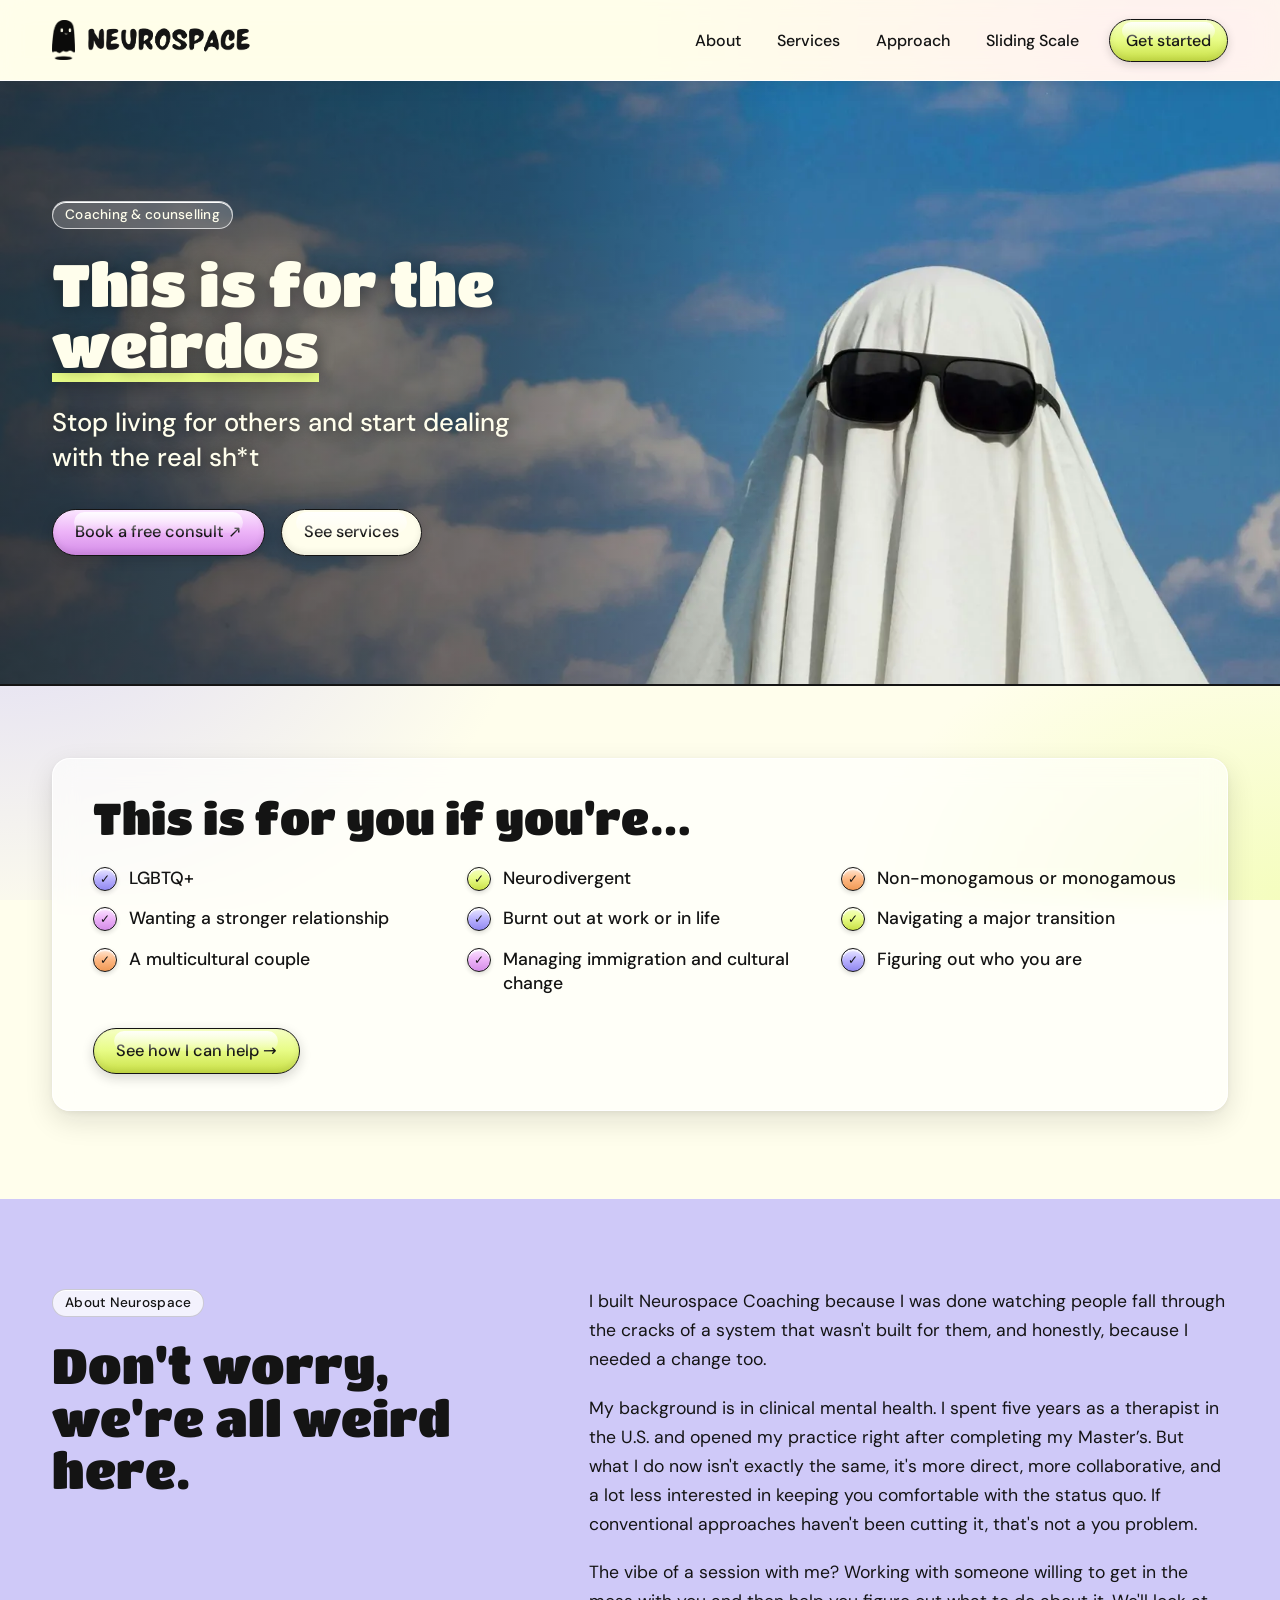
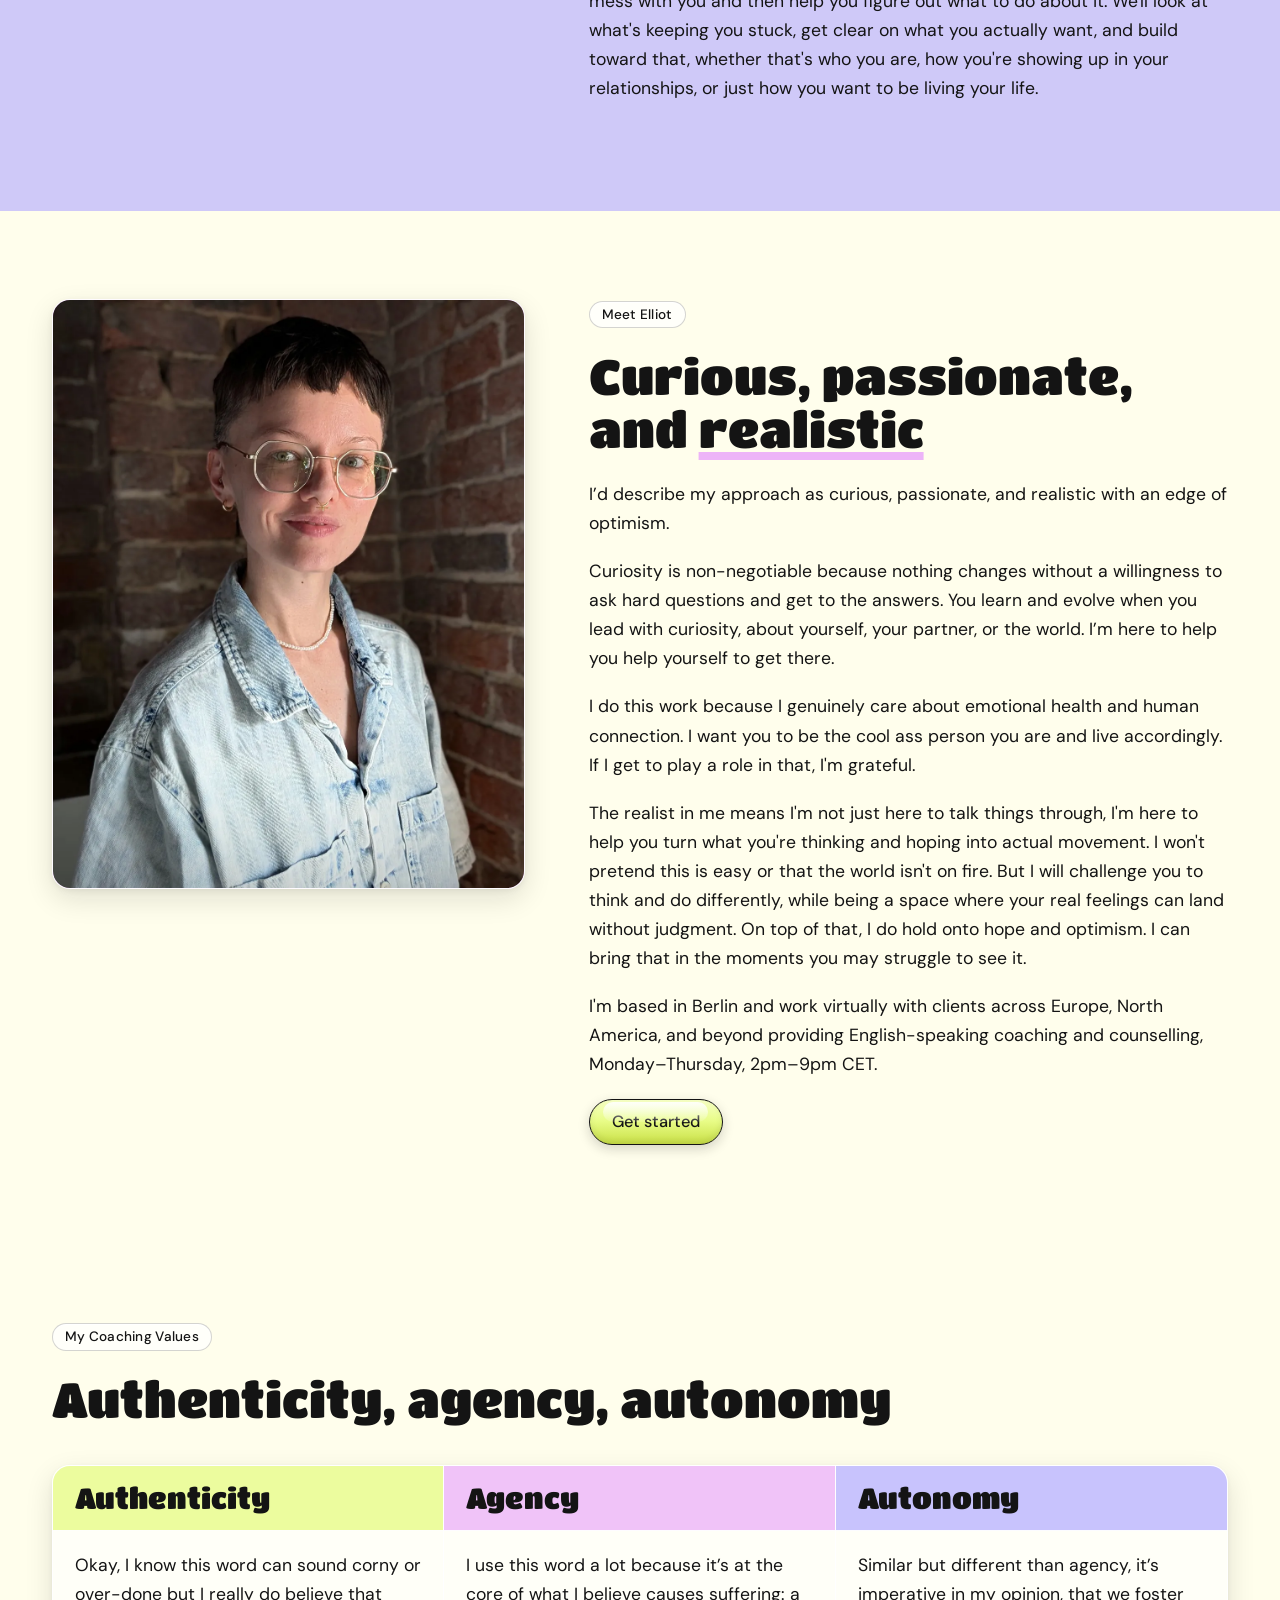
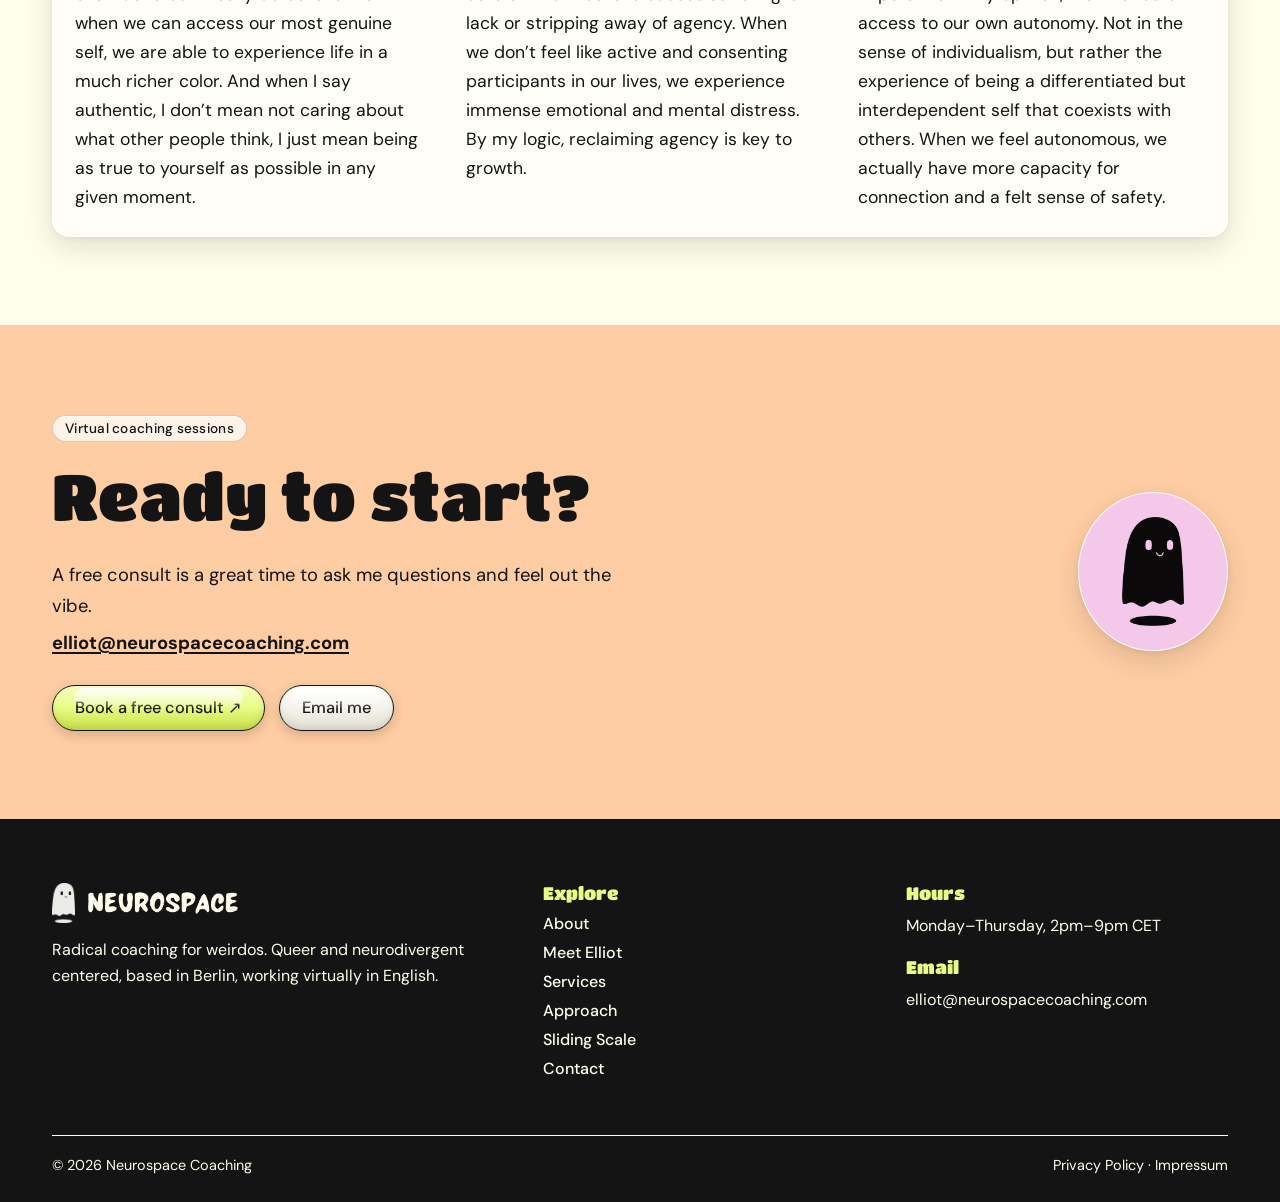
==== commit 87c4b858: "Y2K frosted gel design, La Lou wordmark, Titan One headlines, open CTA section Frosted glass panels " ====
--- a/site/index.html
+++ b/site/index.html
@@ -11,14 +11,14 @@
 <link rel="canonical" href="https://neurospacecoaching.com/">
 <meta property="og:url" content="https://neurospacecoaching.com/">
 <link rel="icon" href="assets/favicon.png" type="image/png">
-<link rel="preload" href="assets/fonts/fraunces-latin-wght-normal.woff2" as="font" type="font/woff2" crossorigin>
+<link rel="preload" href="assets/fonts/titan-one-latin-400-normal.woff2" as="font" type="font/woff2" crossorigin>
 <link rel="stylesheet" href="assets/styles.css">
 </head>
 <body>
 <a class="skip" href="#main">Skip to content</a>
 <header class="site-head" id="top">
   <div class="wrap head-row">
-    <a class="brand" href="index.html"><img class="ghost-lt" src="assets/img/ghost-mark.webp" alt="" width="210" height="370"><span>Neurospace</span></a>
+    <a class="brand" href="index.html"><img class="ghost-lt" src="assets/img/ghost-mark.webp" alt="" width="210" height="370"><img class="wordmark" src="assets/img/wordmark.png" alt="Neurospace" width="475" height="75"></a>
     <button class="menu-btn" aria-expanded="false" aria-controls="nav">Menu</button>
     <nav class="nav" id="nav" aria-label="Main"><a href="about.html">About</a><a href="services.html">Services</a><a href="approach.html">Approach</a><a href="sliding-scale.html">Sliding Scale</a><a class="btn" href="contact.html">Get started</a></nav>
   </div>
@@ -75,10 +75,11 @@
 </div></section>
 <div class="wrap cta-wrap"><div class="cta">
   <div>
-    <span class="eyebrow">Virtual Coaching Sessions</span>
+    <span class="eyebrow">Virtual coaching sessions</span>
     <h2>Ready to start?</h2>
-    <p>Reach out to schedule a consultation!<br><a class="mail" href="mailto:elliot@neurospacecoaching.com">elliot@neurospacecoaching.com</a></p>
-    <p style="margin-top:22px"><a class="btn ghost-btn" href="https://calendly.com/elliot_lphelt/free-consultation" target="_blank" rel="noopener">Book a free consultation ↗</a></p>
+    <p>A free consult is a great time to ask me questions and feel out the vibe.</p>
+    <p class="cta-mail"><a class="mail" href="mailto:elliot@neurospacecoaching.com">elliot@neurospacecoaching.com</a></p>
+    <div class="cta-actions"><a class="btn" href="https://calendly.com/elliot_lphelt/free-consultation" target="_blank" rel="noopener">Book a free consult ↗</a><a class="btn ghost-btn" href="mailto:elliot@neurospacecoaching.com">Email me</a></div>
   </div>
   <div class="ghost-art"><img src="assets/img/ghost-mark.webp" alt=""></div>
 </div></div>
@@ -88,7 +89,7 @@
   <div class="wrap">
     <div class="foot-grid">
       <div>
-        <a class="brand" href="index.html"><img src="assets/img/ghost-mark-light.webp" alt="" width="210" height="370"><span>Neurospace Coaching</span></a>
+        <a class="brand" href="index.html"><img src="assets/img/ghost-mark-light.webp" alt="" width="210" height="370"><img class="wordmark" src="assets/img/wordmark-light.png" alt="Neurospace Coaching" width="475" height="75"></a>
         <p>Radical coaching for weirdos. Queer and neurodivergent centered, based in Berlin, working virtually in English.</p>
       </div>
       <div>
--- a/site/assets/styles.css
+++ b/site/assets/styles.css
@@ -376,3 +376,122 @@
 .eyebrow,.price .tag,.checks li::before,.plus{border:var(--pill-line)}
 .hero-photo .eyebrow{border:2px solid var(--paper)}
 .nav a:hover,.nav a[aria-current=page]{border-width:2px}
+@media (min-width:1000px){.cards.four{grid-template-columns:repeat(4,minmax(0,1fr))}}
+
+/* ======================================================================
+   Y2K "frosted gel" layer: frosted glass panels, soft colour glows,
+   glossy gel buttons, ticks and icons. Overrides everything above.
+   ====================================================================== */
+:root{--glass:rgba(255,255,255,.62);--glass-edge:1px solid rgba(255,255,255,.95);--soft:0 10px 28px rgba(20,20,20,.12),0 2px 6px rgba(20,20,20,.06);--r:18px;
+  --gel-lime:linear-gradient(#f6ffc4,#E8FC87 48%,#c9e046);--gel-orchid:linear-gradient(#fbe6ff,#EDB4F8 48%,#d48ce8);
+  --gel-peri:linear-gradient(#ebe9ff,#BBB4FE 48%,#9188f0);--gel-peach:linear-gradient(#ffe9d8,#FEB985 48%,#f09955);--gel-white:linear-gradient(#ffffff,#f1efe6 60%,#e2dfd2)}
+body{background:radial-gradient(900px 600px at 92% 4%,rgba(237,180,248,.55),transparent 60%),radial-gradient(900px 700px at 0% 60%,rgba(187,180,254,.5),transparent 60%),radial-gradient(700px 500px at 100% 100%,rgba(232,252,135,.45),transparent 60%),var(--paper);background-attachment:fixed}
+section{border-bottom:0}
+section:not(.band):not(.hero-photo){background:transparent}
+.band{background:color-mix(in srgb,var(--peri) 70%,transparent)}
+.band.lime{background:color-mix(in srgb,var(--lime) 70%,transparent)}
+.band.pink{background:color-mix(in srgb,var(--peach) 70%,transparent)}
+.band.lilac{background:color-mix(in srgb,var(--orchid) 70%,transparent)}
+/* header: frosted bar */
+.site-head{background:rgba(255,254,236,.7);backdrop-filter:blur(14px) saturate(1.4);-webkit-backdrop-filter:blur(14px) saturate(1.4);border-bottom:var(--glass-edge);box-shadow:0 4px 18px rgba(20,20,20,.08)}
+@media (max-width:900px){.nav{background:rgba(255,254,236,.95);border-bottom:var(--glass-edge)}}
+/* glass panels */
+.card,.forlist,.tile,.values,.price,.timeline .item,.book-card,.contact-form,.legal table{background:var(--glass)!important;border:var(--glass-edge)!important;border-radius:var(--r);box-shadow:var(--soft)!important;backdrop-filter:blur(12px);-webkit-backdrop-filter:blur(12px)}
+.card>h3,.timeline .item h3{border-bottom:var(--glass-edge)!important}
+.cards .card:nth-child(4n+1)>h3{background:color-mix(in srgb,var(--lime) 80%,transparent)}
+.cards .card:nth-child(4n+2)>h3{background:color-mix(in srgb,var(--orchid) 80%,transparent)}
+.cards .card:nth-child(4n+3)>h3{background:color-mix(in srgb,var(--peri) 80%,transparent)}
+.cards .card:nth-child(4n+4)>h3{background:color-mix(in srgb,var(--peach) 80%,transparent)}
+.band .card>h3{background:rgba(255,255,255,.55)}
+.values .card{background:transparent!important;box-shadow:none!important;border:0!important;border-right:var(--glass-edge)!important;border-radius:0;backdrop-filter:none}
+.values .card:last-child{border-right:0!important}
+@media (max-width:900px){.values .card{border-right:0!important;border-bottom:var(--glass-edge)!important}}
+.price{background:color-mix(in srgb,var(--lime) 55%,rgba(255,255,255,.5))!important}
+.price.featured{background:color-mix(in srgb,var(--peri) 55%,rgba(255,255,255,.5))!important}
+.price:nth-child(3){background:color-mix(in srgb,var(--orchid) 55%,rgba(255,255,255,.5))!important}
+.price dl{border-top:var(--glass-edge)}
+.tile:nth-child(5n+2){background:color-mix(in srgb,var(--lime) 60%,rgba(255,255,255,.5))!important}
+.tile:nth-child(5n+3){background:color-mix(in srgb,var(--orchid) 60%,rgba(255,255,255,.5))!important}
+.tile:nth-child(5n+4){background:color-mix(in srgb,var(--peri) 60%,rgba(255,255,255,.5))!important}
+.tile:nth-child(5n+5){background:color-mix(in srgb,var(--peach) 60%,rgba(255,255,255,.5))!important}
+.tile:hover{transform:translateY(-2px);box-shadow:0 14px 32px rgba(20,20,20,.16)!important}
+.tile.open{transform:none}
+.tile-body{border-top:var(--glass-edge)}
+.photo,.blob .frame{border:var(--glass-edge);border-radius:var(--r);box-shadow:var(--soft)}
+/* pills: frosted */
+.eyebrow,.price .tag{background:rgba(255,255,255,.75);border:1px solid rgba(20,20,20,.18);box-shadow:0 1px 0 #fff inset}
+.hero-photo .eyebrow{background:rgba(255,255,255,.18);border:1px solid rgba(255,255,255,.7);backdrop-filter:blur(8px);-webkit-backdrop-filter:blur(8px)}
+.nav a:hover,.nav a[aria-current=page]{border:1px solid rgba(20,20,20,.18);background:rgba(255,255,255,.75)}
+/* gel buttons */
+.btn,.menu-btn{position:relative;overflow:hidden;border:1.5px solid var(--ink);border-radius:999px;background:var(--gel-lime);box-shadow:0 4px 12px rgba(20,20,20,.18),inset 0 -3px 6px rgba(0,0,0,.08)}
+.btn::after,.menu-btn::after{content:"";position:absolute;left:10%;right:10%;top:2px;height:46%;border-radius:999px;background:linear-gradient(rgba(255,255,255,.9),rgba(255,255,255,.1));pointer-events:none}
+.btn:hover{transform:translateY(-1px);box-shadow:0 7px 16px rgba(20,20,20,.22),inset 0 -3px 6px rgba(0,0,0,.08)}
+.btn:active{transform:translateY(1px);box-shadow:0 2px 6px rgba(20,20,20,.2),inset 0 2px 6px rgba(0,0,0,.12)}
+.btn.orchid{background:var(--gel-orchid)} .btn.ghost-btn{background:var(--gel-white)}
+.nav a.btn,.nav a.btn:hover,.nav a.btn[aria-current=page]{background:var(--gel-lime);border:1.5px solid var(--ink)}
+.nav .btn{box-shadow:0 3px 10px rgba(20,20,20,.16),inset 0 -3px 6px rgba(0,0,0,.08)}
+/* gel orbs: ticks + plus */
+.checks li::before{border:1.5px solid var(--ink);border-radius:50%;background:var(--gel-lime);box-shadow:inset 0 2px 1px rgba(255,255,255,.85),0 2px 4px rgba(20,20,20,.15)}
+.checks.big li:nth-child(4n+1)::before{background:var(--gel-peri)}
+.checks.big li:nth-child(4n+2)::before{background:var(--gel-lime)}
+.checks.big li:nth-child(4n+3)::before{background:var(--gel-peach)}
+.checks.big li:nth-child(4n+4)::before{background:var(--gel-orchid)}
+.plus{border:1.5px solid var(--ink);background:var(--gel-lime);box-shadow:inset 0 3px 1px rgba(255,255,255,.85),0 2px 5px rgba(20,20,20,.18)}
+/* CTA: system alert window */
+.cta-wrap{background:transparent;border-bottom:0}
+.cta.alert{display:block;max-width:680px;margin:0 auto;padding:0;background:var(--glass);border:1.5px solid var(--ink);border-radius:var(--r);overflow:hidden;box-shadow:0 22px 50px rgba(20,20,20,.22);backdrop-filter:blur(14px);-webkit-backdrop-filter:blur(14px)}
+.alert-bar{position:relative;background:var(--gel-peri);border-bottom:1.5px solid var(--ink);padding:8px 14px;text-align:center;font:700 .95rem var(--label)}
+.alert-bar::before{content:"";position:absolute;left:14px;top:50%;width:13px;height:13px;margin-top:-7px;border-radius:50%;border:1.5px solid var(--ink);background:var(--gel-peach);box-shadow:19px 0 0 -1.5px var(--ink),19px 0 0 -3px #E8FC87,38px 0 0 -1.5px var(--ink),38px 0 0 -3px #EDB4F8}
+.alert-body{display:flex;gap:26px;align-items:center;padding:32px 32px 10px}
+.cta.alert .ghost-art{flex:none;width:96px;padding:14px;background:var(--gel-orchid);border:1.5px solid var(--ink);border-radius:50%;box-shadow:inset 0 6px 4px rgba(255,255,255,.7),0 4px 12px rgba(20,20,20,.15)}
+.cta.alert h2{font-size:clamp(2.2rem,4.4vw,3.4rem);margin:0 0 .25em}
+.cta.alert p{font-size:1.1rem;margin:0 0 .4em}
+.alert-actions{display:flex;justify-content:flex-end;flex-wrap:wrap;gap:12px;padding:16px 32px 28px}
+.cta.alert .btn{margin:0}
+@media (max-width:600px){.alert-body{flex-direction:column;align-items:flex-start;padding:24px 22px 6px;gap:16px}.cta.alert .ghost-art{width:72px;display:block}.alert-actions{padding:14px 22px 22px;justify-content:flex-start}}
+@media (max-width:900px){.cta.alert .ghost-art{display:block}}
+.site-foot{border-top:0}
+.alert-bar::before{width:54px;height:14px;margin-top:-7px;border:0;border-radius:0;box-shadow:none;
+  background:radial-gradient(circle at 7px 7px,#fff 0 1.5px,#FEB985 2.5px 5.5px,#141414 5.5px 7px,transparent 7px),
+             radial-gradient(circle at 27px 7px,#fff 0 1.5px,#E8FC87 2.5px 5.5px,#141414 5.5px 7px,transparent 7px),
+             radial-gradient(circle at 47px 7px,#fff 0 1.5px,#EDB4F8 2.5px 5.5px,#141414 5.5px 7px,transparent 7px)}
+.cta.alert .ghost-art{aspect-ratio:1;display:grid;place-items:center}.cta.alert .ghost-art img{width:62%;height:auto}
+/* La Lou wordmark next to the ghost */
+.brand .wordmark{height:26px;width:auto}
+.site-foot .brand .wordmark{height:24px}
+@media (max-width:600px){.brand .wordmark{height:21px}}
+
+/* contact / "Ready to start?" card: same frosted glass as every other card */
+.cta.alert{background:var(--glass);border:var(--glass-edge);box-shadow:var(--soft)}
+.alert-bar{background:color-mix(in srgb,var(--peri) 55%,rgba(255,255,255,.6));border-bottom:var(--glass-edge);font:500 .95rem var(--label)}
+.cta.alert .ghost-art{border:var(--glass-edge);box-shadow:var(--soft);background:color-mix(in srgb,var(--orchid) 60%,rgba(255,255,255,.5))}
+@media (max-width:600px){
+  .alert-body{display:grid;grid-template-columns:64px 1fr;align-items:center;column-gap:16px}
+  .alert-body>div:last-child{display:contents}
+  .cta.alert .ghost-art{width:64px;padding:10px;grid-row:1}
+  .cta.alert h2{grid-column:2;grid-row:1;font-size:2rem;margin:0}
+  .cta.alert .alert-body p{grid-column:1/-1;margin-top:14px}
+  .cta.alert .alert-mail{margin-top:0}
+  .alert-actions .btn{padding:12px 18px}
+}
+/* headline font: Titan One (matches the La Lou wordmark), body stays DM Sans */
+@font-face{font-family:"Titan One";src:url(fonts/titan-one-latin-400-normal.woff2) format("woff2");font-weight:400;font-display:swap}
+:root{--display:"Titan One","Fraunces",system-ui,sans-serif}
+h1,h2,h3,.brand,.tile-name,.book-title,.price dd,.site-foot h3,.card>h3{font-family:var(--display);font-weight:400;letter-spacing:0}
+h1{line-height:1.05} h2{line-height:1.08}
+mark,h1 mark{font-style:normal;font-weight:400}
+.card>h3{font-size:1.2rem}
+.tile-name{font-size:1.2rem;line-height:1.2}
+/* "Ready to start?": open section like the rest of the site (no box/window) */
+.cta-wrap{background:color-mix(in srgb,var(--peach) 70%,transparent)}
+.cta{display:grid;grid-template-columns:1fr auto;gap:40px;align-items:center;background:none;border:0;box-shadow:none;padding:0}
+.cta p{font-size:1.15rem;margin:0 0 .4em;max-width:46ch}
+.cta .cta-mail{margin:.4em 0 0}
+.cta-actions{display:flex;flex-wrap:wrap;gap:14px;margin-top:26px}
+.cta-actions .btn{margin:0}
+.cta .ghost-art{width:150px;aspect-ratio:1;display:grid;place-items:center;padding:24px;border-radius:50%;background:color-mix(in srgb,var(--orchid) 60%,rgba(255,255,255,.5));border:var(--glass-edge);box-shadow:var(--soft)}
+.cta .ghost-art img{width:62%;height:auto}
+@media (max-width:900px){.cta{grid-template-columns:1fr}.cta .ghost-art{display:none}}
+/* keep vertical breathing room on the CTA band at every width */
+main>.wrap.cta-wrap{padding-top:88px;padding-bottom:88px}
+@media (max-width:900px){main>.wrap.cta-wrap{padding-top:64px;padding-bottom:72px;padding-left:20px;padding-right:20px}.cta .mail{word-break:break-word}}
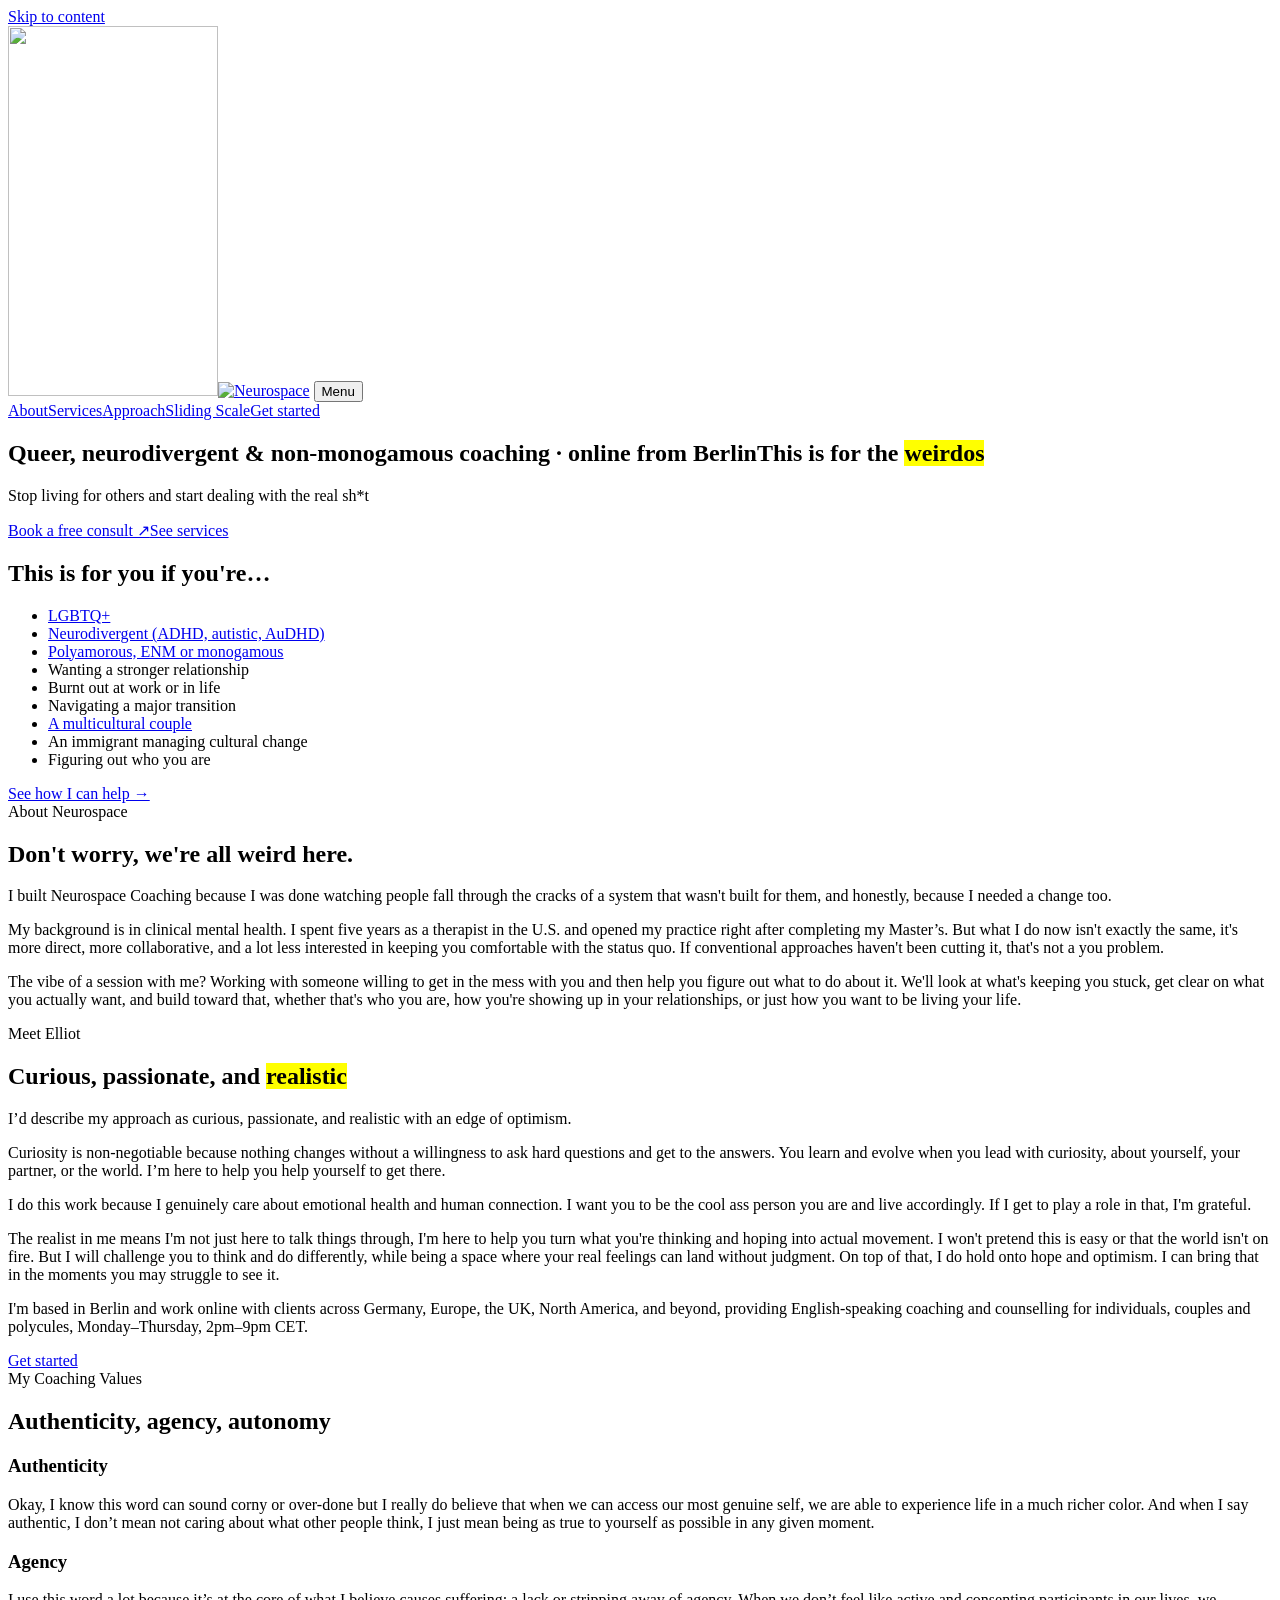
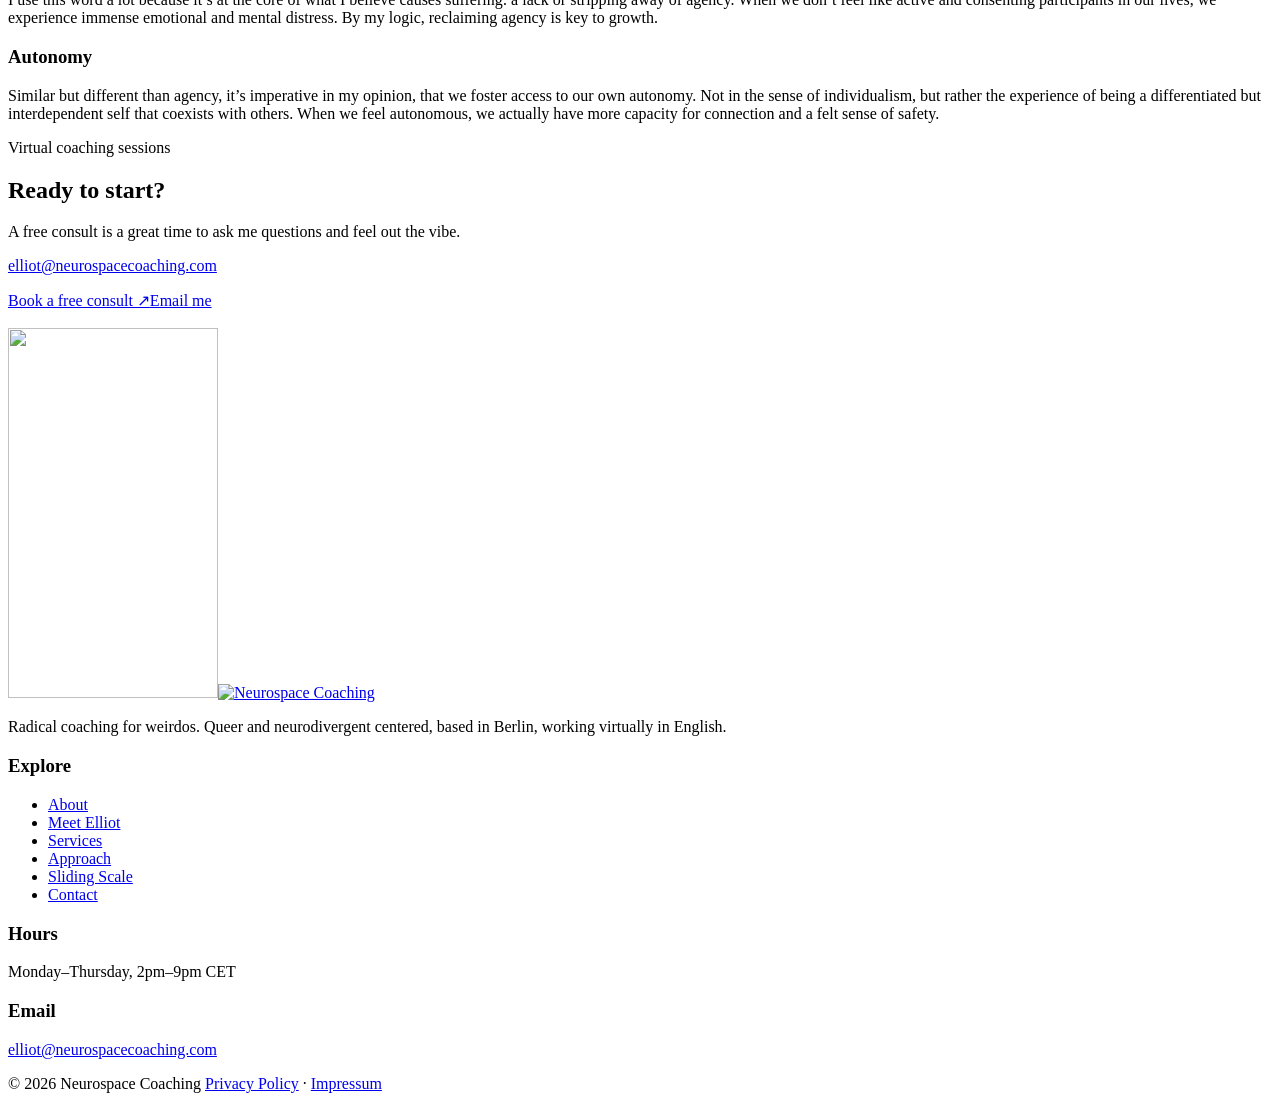
==== commit 775ed978: "SEO: keyword H1s, specialty pages, JSON-LD, clean internal links Co-Authored-By: Claude Opus 5.5 <no" ====
--- a/site/index.html
+++ b/site/index.html
@@ -10,17 +10,22 @@
 <meta property="og:image" content="https://neurospacecoaching.com/assets/img/logo-social.png">
 <link rel="canonical" href="https://neurospacecoaching.com/">
 <meta property="og:url" content="https://neurospacecoaching.com/">
-<link rel="icon" href="assets/favicon.png" type="image/png">
-<link rel="preload" href="assets/fonts/titan-one-latin-400-normal.woff2" as="font" type="font/woff2" crossorigin>
-<link rel="stylesheet" href="assets/styles.css">
+<meta property="og:type" content="website">
+<meta property="og:site_name" content="Neurospace Coaching">
+<meta name="twitter:card" content="summary_large_image">
+<script type="application/ld+json">{"@context": "https://schema.org", "@type": "ProfessionalService", "@id": "https://neurospacecoaching.com/#business", "name": "Neurospace Coaching", "url": "https://neurospacecoaching.com/", "logo": "https://neurospacecoaching.com/assets/img/logo-social.png", "image": "https://neurospacecoaching.com/assets/img/logo-social.png", "description": "Online coaching and couples counselling in English for queer, neurodivergent and non-monogamous people, multicultural couples, and immigrants. Based in Berlin.", "email": "elliot@neurospacecoaching.com", "priceRange": "€100–€160", "address": {"@type": "PostalAddress", "addressLocality": "Berlin", "addressCountry": "DE"}, "areaServed": [{"@type": "Country", "name": "Germany"}, {"@type": "Country", "name": "United Kingdom"}, {"@type": "Country", "name": "United States"}, {"@type": "Place", "name": "European Union"}], "availableLanguage": "English", "openingHoursSpecification": {"@type": "OpeningHoursSpecification", "dayOfWeek": ["Monday", "Tuesday", "Wednesday", "Thursday"], "opens": "14:00", "closes": "21:00"}, "founder": {"@type": "Person", "@id": "https://neurospacecoaching.com/#elliot", "name": "Elliot Lima-Pinto Helt", "jobTitle": "Coach", "url": "https://neurospacecoaching.com/about", "alumniOf": {"@type": "CollegeOrUniversity", "name": "Regis University"}, "sameAs": ["https://www.instagram.com/elliot.lph/", "https://elliotlph.substack.com"]}, "knowsAbout": ["LGBTQ+ coaching", "neurodivergent coaching", "ADHD coaching", "autism", "polyamory", "ethical non-monogamy", "couples coaching", "multicultural couples", "immigration and cultural adjustment", "burnout"]}</script>
+<script type="application/ld+json">{"@context": "https://schema.org", "@type": "WebSite", "@id": "https://neurospacecoaching.com/#website", "name": "Neurospace Coaching", "url": "https://neurospacecoaching.com/", "inLanguage": "en"}</script>
+<link rel="icon" href="/assets/favicon.png" type="image/png">
+<link rel="preload" href="/assets/fonts/titan-one-latin-400-normal.woff2" as="font" type="font/woff2" crossorigin>
+<link rel="stylesheet" href="/assets/styles.css">
 </head>
 <body>
 <a class="skip" href="#main">Skip to content</a>
 <header class="site-head" id="top">
   <div class="wrap head-row">
-    <a class="brand" href="index.html"><img class="ghost-lt" src="assets/img/ghost-mark.webp" alt="" width="210" height="370"><img class="wordmark" src="assets/img/wordmark.png" alt="Neurospace" width="475" height="75"></a>
+    <a class="brand" href="/"><img class="ghost-lt" src="/assets/img/ghost-mark.webp" alt="" width="210" height="370"><img class="wordmark" src="/assets/img/wordmark.png" alt="Neurospace" width="475" height="75"></a>
     <button class="menu-btn" aria-expanded="false" aria-controls="nav">Menu</button>
-    <nav class="nav" id="nav" aria-label="Main"><a href="about.html">About</a><a href="services.html">Services</a><a href="approach.html">Approach</a><a href="sliding-scale.html">Sliding Scale</a><a class="btn" href="contact.html">Get started</a></nav>
+    <nav class="nav" id="nav" aria-label="Main"><a href="/about">About</a><a href="/services">Services</a><a href="/approach">Approach</a><a href="/sliding-scale">Sliding Scale</a><a class="btn" href="/contact">Get started</a></nav>
   </div>
 </header>
 <main id="main">
@@ -28,17 +33,16 @@
 <section class="hero hero-photo">
   <div class="wrap">
     <div class="hero-copy">
-      <span class="eyebrow">Coaching &amp; counselling</span>
-      <h1>This is for the <mark>weirdos</mark></h1>
+      <h1><span class="eyebrow h1-kicker">Queer, neurodivergent &amp; non-monogamous coaching · online from Berlin</span>This is for the <mark>weirdos</mark></h1>
       <p class="lead">Stop living for others and start dealing with the real sh*t</p>
-      <div class="hero-actions"><a class="btn orchid" href="https://calendly.com/elliot_lphelt/free-consultation" target="_blank" rel="noopener">Book a free consult ↗</a><a class="btn ghost-btn" href="services.html">See services</a></div>
+      <div class="hero-actions"><a class="btn orchid" href="https://calendly.com/elliot_lphelt/free-consultation" target="_blank" rel="noopener">Book a free consult ↗</a><a class="btn ghost-btn" href="/services">See services</a></div>
     </div>
   </div>
 </section>
 <section class="for-you"><div class="wrap"><div class="forlist">
   <h2>This is for you if you're…</h2>
-  <ul class="checks big"><li>LGBTQ+</li><li>Neurodivergent</li><li>Non-monogamous or monogamous</li><li>Wanting a stronger relationship</li><li>Burnt out at work or in life</li><li>Navigating a major transition</li><li>A multicultural couple</li><li>Managing immigration and cultural change</li><li>Figuring out who you are</li></ul>
-  <a class="btn" href="services.html#who">See how I can help →</a>
+  <ul class="checks big"><li><a href="/queer-couples-coaching">LGBTQ+</a></li><li><a href="/neurodivergent-coaching">Neurodivergent (ADHD, autistic, AuDHD)</a></li><li><a href="/polyamory-coaching">Polyamorous, ENM or monogamous</a></li><li>Wanting a stronger relationship</li><li>Burnt out at work or in life</li><li>Navigating a major transition</li><li><a href="/multicultural-couples-coaching">A multicultural couple</a></li><li>An immigrant managing cultural change</li><li>Figuring out who you are</li></ul>
+  <a class="btn" href="/services#who">See how I can help →</a>
 </div></div></section>
 
 <section class="band"><div class="wrap split">
@@ -51,7 +55,7 @@
 </div></section>
 
 <section id="meet-elliot"><div class="wrap split">
-  <div class="photo"><img src="assets/img/elliot-home.webp" alt="Elliot, founder of Neurospace Coaching" loading="lazy" onerror="this.style.display='none'"></div>
+  <div class="photo"><img src="/assets/img/elliot-home.webp" alt="Elliot, founder of Neurospace Coaching" loading="lazy" onerror="this.style.display='none'"></div>
   <div class="prose">
     <span class="eyebrow">Meet Elliot</span>
     <h2>Curious, passionate, and <mark>realistic</mark></h2>
@@ -59,8 +63,8 @@
     <p>Curiosity is non-negotiable because nothing changes without a willingness to ask hard questions and get to the answers. You learn and evolve when you lead with curiosity, about yourself, your partner, or the world. I’m here to help you help yourself to get there.</p>
     <p>I do this work because I genuinely care about emotional health and human connection. I want you to be the cool ass person you are and live accordingly. If I get to play a role in that, I'm grateful.</p>
     <p>The realist in me means I'm not just here to talk things through, I'm here to help you turn what you're thinking and hoping into actual movement. I won't pretend this is easy or that the world isn't on fire. But I will challenge you to think and do differently, while being a space where your real feelings can land without judgment. On top of that, I do hold onto hope and optimism. I can bring that in the moments you may struggle to see it.</p>
-    <p>I'm based in Berlin and work virtually with clients across Europe, North America, and beyond providing English-speaking coaching and counselling, Monday–Thursday, 2pm–9pm CET.</p>
-    <a class="btn" href="contact.html">Get started</a>
+    <p>I'm based in Berlin and work online with clients across Germany, Europe, the UK, North America, and beyond, providing English-speaking coaching and counselling for individuals, couples and polycules, Monday–Thursday, 2pm–9pm CET.</p>
+    <a class="btn" href="/contact">Get started</a>
   </div>
 </div></section>
 
@@ -81,7 +85,7 @@
     <p class="cta-mail"><a class="mail" href="mailto:elliot@neurospacecoaching.com">elliot@neurospacecoaching.com</a></p>
     <div class="cta-actions"><a class="btn" href="https://calendly.com/elliot_lphelt/free-consultation" target="_blank" rel="noopener">Book a free consult ↗</a><a class="btn ghost-btn" href="mailto:elliot@neurospacecoaching.com">Email me</a></div>
   </div>
-  <div class="ghost-art"><img src="assets/img/ghost-mark.webp" alt=""></div>
+  <div class="ghost-art"><img src="/assets/img/ghost-mark.webp" alt=""></div>
 </div></div>
 
 </main>
@@ -89,12 +93,12 @@
   <div class="wrap">
     <div class="foot-grid">
       <div>
-        <a class="brand" href="index.html"><img src="assets/img/ghost-mark-light.webp" alt="" width="210" height="370"><img class="wordmark" src="assets/img/wordmark-light.png" alt="Neurospace Coaching" width="475" height="75"></a>
+        <a class="brand" href="/"><img src="/assets/img/ghost-mark-light.webp" alt="" width="210" height="370"><img class="wordmark" src="/assets/img/wordmark-light.png" alt="Neurospace Coaching" width="475" height="75"></a>
         <p>Radical coaching for weirdos. Queer and neurodivergent centered, based in Berlin, working virtually in English.</p>
       </div>
       <div>
         <h3>Explore</h3>
-        <ul><li><a href="about.html">About</a></li><li><a href="index.html#meet-elliot">Meet Elliot</a></li><li><a href="services.html">Services</a></li><li><a href="approach.html">Approach</a></li><li><a href="sliding-scale.html">Sliding Scale</a></li><li><a href="contact.html">Contact</a></li></ul>
+        <ul><li><a href="/about">About</a></li><li><a href="/#meet-elliot">Meet Elliot</a></li><li><a href="/services">Services</a></li><li><a href="/approach">Approach</a></li><li><a href="/sliding-scale">Sliding Scale</a></li><li><a href="/contact">Contact</a></li></ul>
       </div>
       <div>
         <h3>Hours</h3>
@@ -105,7 +109,7 @@
     </div>
     <div class="foot-base">
       <span>© 2026 Neurospace Coaching</span>
-      <span><a href="privacy-policy.html">Privacy Policy</a> · <a href="impressum.html">Impressum</a></span>
+      <span><a href="/privacy-policy">Privacy Policy</a> · <a href="/impressum">Impressum</a></span>
     </div>
   </div>
 </footer>
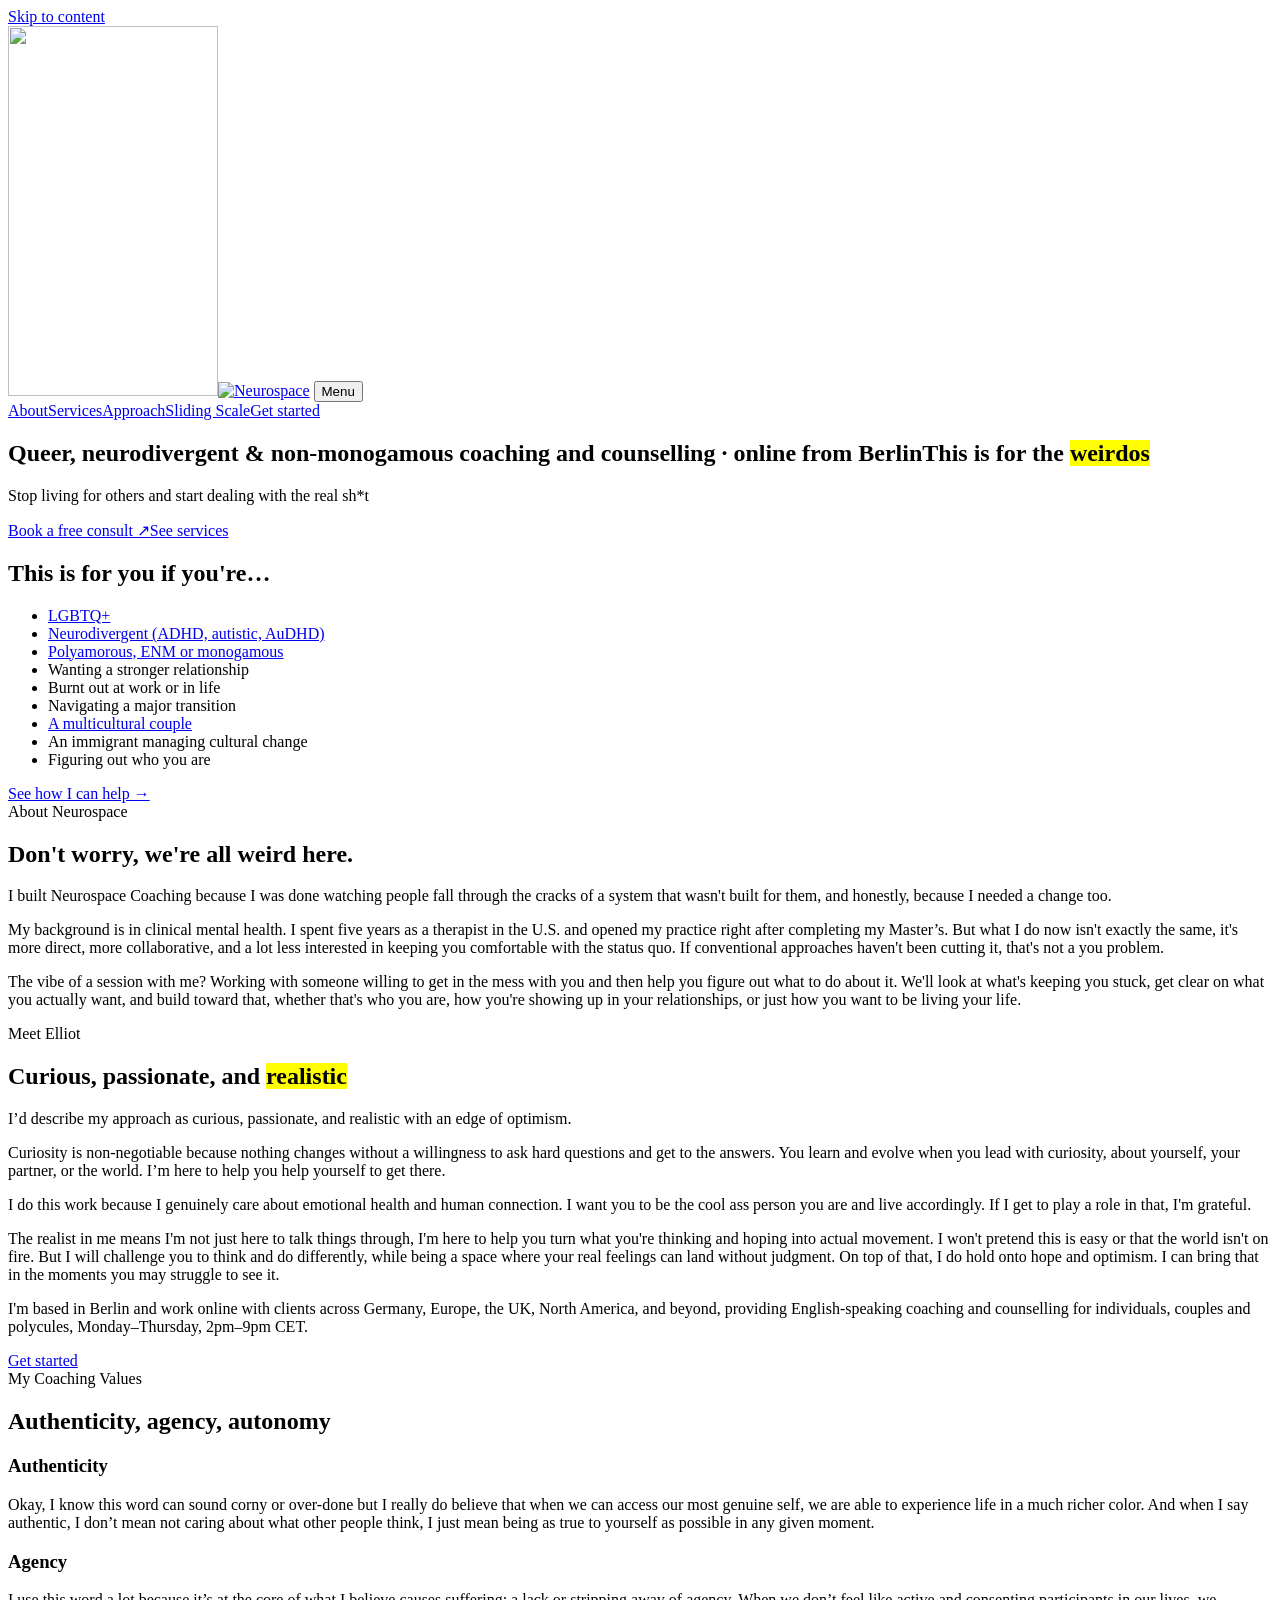
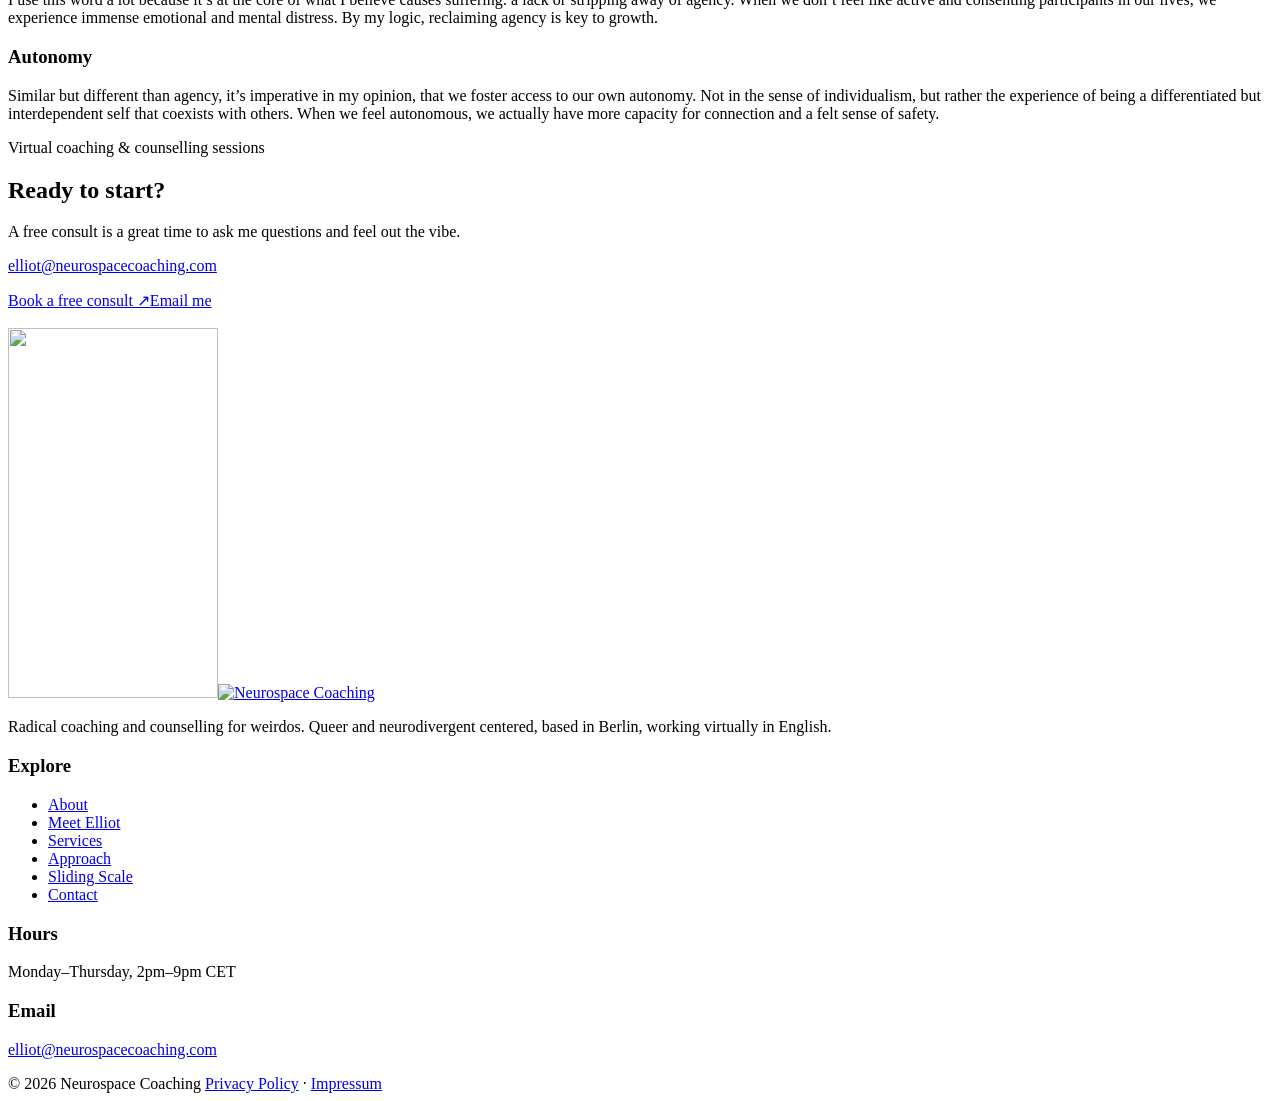
==== commit 799c1d4c: "Wording: coaching and counselling throughout, U.S. coaching-only note, Impressum title Co-Authored-B" ====
--- a/site/index.html
+++ b/site/index.html
@@ -13,7 +13,7 @@
 <meta property="og:type" content="website">
 <meta property="og:site_name" content="Neurospace Coaching">
 <meta name="twitter:card" content="summary_large_image">
-<script type="application/ld+json">{"@context": "https://schema.org", "@type": "ProfessionalService", "@id": "https://neurospacecoaching.com/#business", "name": "Neurospace Coaching", "url": "https://neurospacecoaching.com/", "logo": "https://neurospacecoaching.com/assets/img/logo-social.png", "image": "https://neurospacecoaching.com/assets/img/logo-social.png", "description": "Online coaching and couples counselling in English for queer, neurodivergent and non-monogamous people, multicultural couples, and immigrants. Based in Berlin.", "email": "elliot@neurospacecoaching.com", "priceRange": "€100–€160", "address": {"@type": "PostalAddress", "addressLocality": "Berlin", "addressCountry": "DE"}, "areaServed": [{"@type": "Country", "name": "Germany"}, {"@type": "Country", "name": "United Kingdom"}, {"@type": "Country", "name": "United States"}, {"@type": "Place", "name": "European Union"}], "availableLanguage": "English", "openingHoursSpecification": {"@type": "OpeningHoursSpecification", "dayOfWeek": ["Monday", "Tuesday", "Wednesday", "Thursday"], "opens": "14:00", "closes": "21:00"}, "founder": {"@type": "Person", "@id": "https://neurospacecoaching.com/#elliot", "name": "Elliot Lima-Pinto Helt", "jobTitle": "Coach", "url": "https://neurospacecoaching.com/about", "alumniOf": {"@type": "CollegeOrUniversity", "name": "Regis University"}, "sameAs": ["https://www.instagram.com/elliot.lph/", "https://elliotlph.substack.com"]}, "knowsAbout": ["LGBTQ+ coaching", "neurodivergent coaching", "ADHD coaching", "autism", "polyamory", "ethical non-monogamy", "couples coaching", "multicultural couples", "immigration and cultural adjustment", "burnout"]}</script>
+<script type="application/ld+json">{"@context": "https://schema.org", "@type": "ProfessionalService", "@id": "https://neurospacecoaching.com/#business", "name": "Neurospace Coaching", "url": "https://neurospacecoaching.com/", "logo": "https://neurospacecoaching.com/assets/img/logo-social.png", "image": "https://neurospacecoaching.com/assets/img/logo-social.png", "description": "Online coaching and couples counselling in English for queer, neurodivergent and non-monogamous people, multicultural couples, and immigrants. Based in Berlin.", "email": "elliot@neurospacecoaching.com", "priceRange": "€100–€160", "address": {"@type": "PostalAddress", "addressLocality": "Berlin", "addressCountry": "DE"}, "areaServed": [{"@type": "Country", "name": "Germany"}, {"@type": "Country", "name": "United Kingdom"}, {"@type": "Country", "name": "United States"}, {"@type": "Place", "name": "European Union"}], "availableLanguage": "English", "openingHoursSpecification": {"@type": "OpeningHoursSpecification", "dayOfWeek": ["Monday", "Tuesday", "Wednesday", "Thursday"], "opens": "14:00", "closes": "21:00"}, "founder": {"@type": "Person", "@id": "https://neurospacecoaching.com/#elliot", "name": "Elliot Lima-Pinto Helt", "jobTitle": "Coach and Counsellor", "url": "https://neurospacecoaching.com/about", "alumniOf": {"@type": "CollegeOrUniversity", "name": "Regis University"}, "sameAs": ["https://www.instagram.com/elliot.lph/", "https://elliotlph.substack.com"]}, "knowsAbout": ["LGBTQ+ coaching", "neurodivergent coaching", "ADHD coaching", "autism", "polyamory", "ethical non-monogamy", "couples coaching", "couples counselling", "multicultural couples", "immigration and cultural adjustment", "burnout"]}</script>
 <script type="application/ld+json">{"@context": "https://schema.org", "@type": "WebSite", "@id": "https://neurospacecoaching.com/#website", "name": "Neurospace Coaching", "url": "https://neurospacecoaching.com/", "inLanguage": "en"}</script>
 <link rel="icon" href="/assets/favicon.png" type="image/png">
 <link rel="preload" href="/assets/fonts/titan-one-latin-400-normal.woff2" as="font" type="font/woff2" crossorigin>
@@ -33,7 +33,7 @@
 <section class="hero hero-photo">
   <div class="wrap">
     <div class="hero-copy">
-      <h1><span class="eyebrow h1-kicker">Queer, neurodivergent &amp; non-monogamous coaching · online from Berlin</span>This is for the <mark>weirdos</mark></h1>
+      <h1><span class="eyebrow h1-kicker">Queer, neurodivergent &amp; non-monogamous coaching and counselling · online from Berlin</span>This is for the <mark>weirdos</mark></h1>
       <p class="lead">Stop living for others and start dealing with the real sh*t</p>
       <div class="hero-actions"><a class="btn orchid" href="https://calendly.com/elliot_lphelt/free-consultation" target="_blank" rel="noopener">Book a free consult ↗</a><a class="btn ghost-btn" href="/services">See services</a></div>
     </div>
@@ -79,7 +79,7 @@
 </div></section>
 <div class="wrap cta-wrap"><div class="cta">
   <div>
-    <span class="eyebrow">Virtual coaching sessions</span>
+    <span class="eyebrow">Virtual coaching &amp; counselling sessions</span>
     <h2>Ready to start?</h2>
     <p>A free consult is a great time to ask me questions and feel out the vibe.</p>
     <p class="cta-mail"><a class="mail" href="mailto:elliot@neurospacecoaching.com">elliot@neurospacecoaching.com</a></p>
@@ -94,7 +94,7 @@
     <div class="foot-grid">
       <div>
         <a class="brand" href="/"><img src="/assets/img/ghost-mark-light.webp" alt="" width="210" height="370"><img class="wordmark" src="/assets/img/wordmark-light.png" alt="Neurospace Coaching" width="475" height="75"></a>
-        <p>Radical coaching for weirdos. Queer and neurodivergent centered, based in Berlin, working virtually in English.</p>
+        <p>Radical coaching and counselling for weirdos. Queer and neurodivergent centered, based in Berlin, working virtually in English.</p>
       </div>
       <div>
         <h3>Explore</h3>
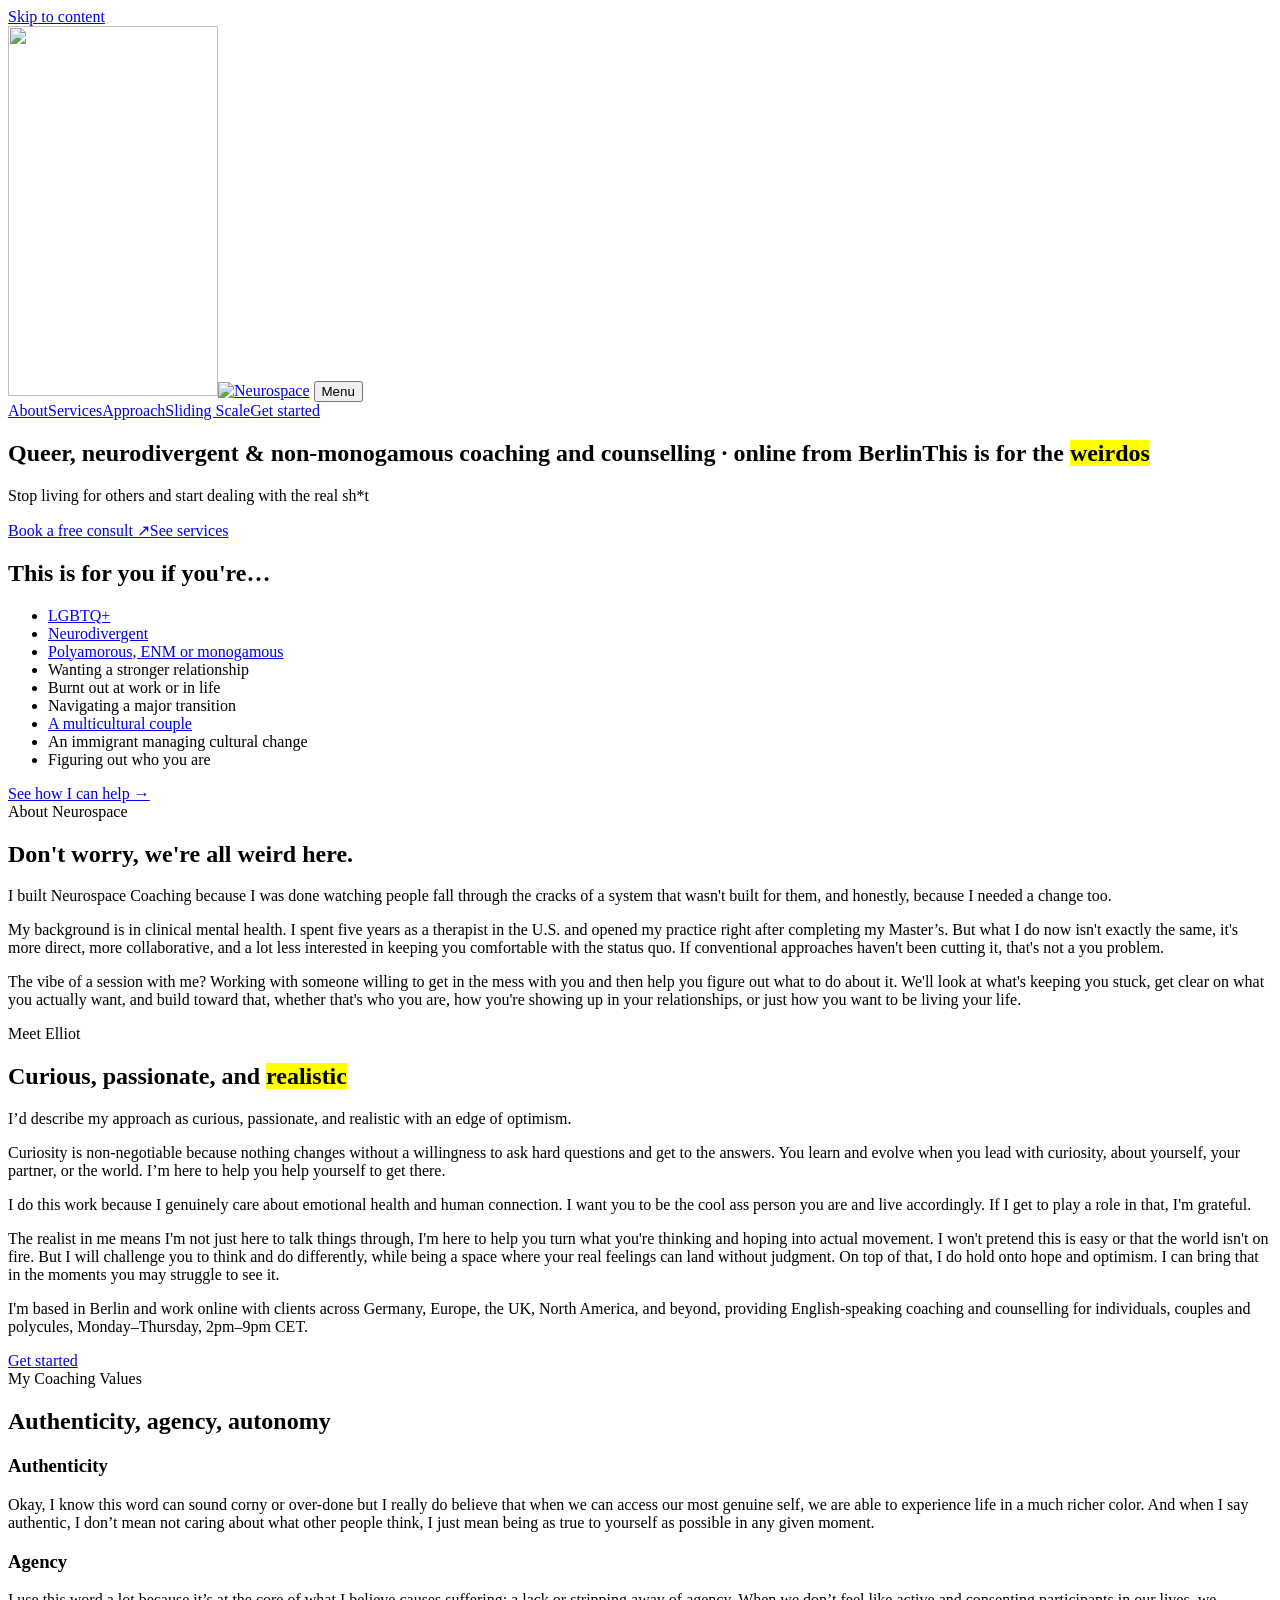
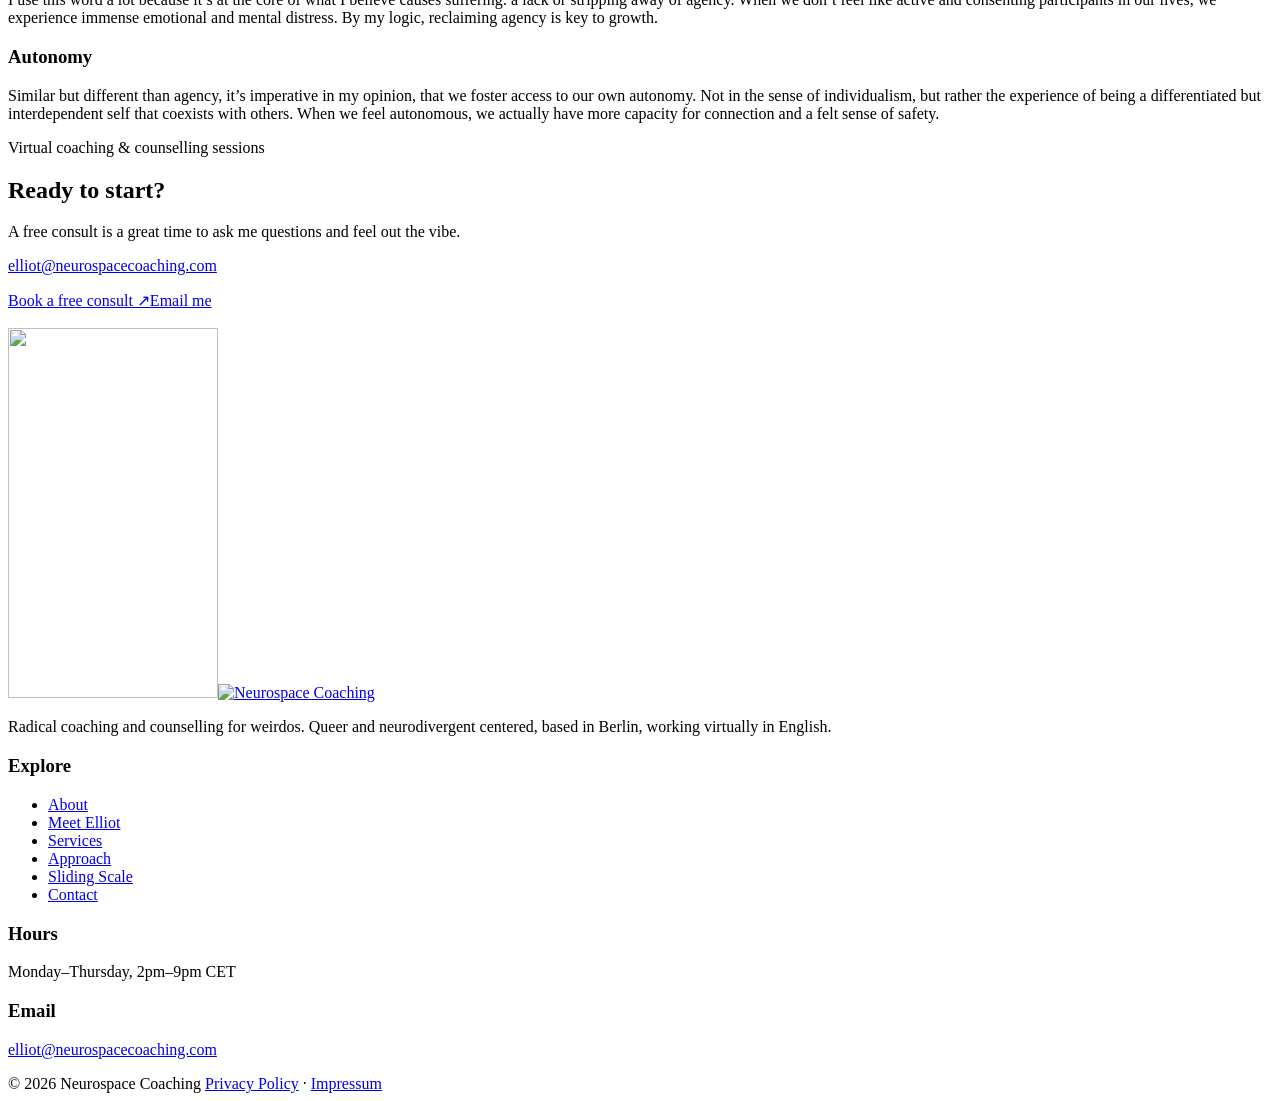
==== commit 899a5cc0: "Remove diagnosis labels (use 'neurodivergent'); title Counsellor and Coach Co-Authored-By: Claude Op" ====
--- a/site/index.html
+++ b/site/index.html
@@ -3,9 +3,9 @@
 <head>
 <meta charset="utf-8">
 <meta name="viewport" content="width=device-width,initial-scale=1">
-<title>Neurospace Coaching | Queer & Neurodivergent Coach and Couples Counsellor — Berlin, Germany</title>
+<title>Neurospace Coaching | Queer & Neurodivergent Counsellor and Coach — Berlin, Germany</title>
 <meta name="description" content="Virtual coaching and couples counselling for queer, neurodivergent and non-monogamous people, multicultural couples, and immigrants and expats. Based in Berlin, working in English across Europe, North America and beyond.">
-<meta property="og:title" content="Neurospace Coaching | Queer & Neurodivergent Coach and Couples Counsellor — Berlin, Germany">
+<meta property="og:title" content="Neurospace Coaching | Queer & Neurodivergent Counsellor and Coach — Berlin, Germany">
 <meta property="og:description" content="Virtual coaching and couples counselling for queer, neurodivergent and non-monogamous people, multicultural couples, and immigrants and expats. Based in Berlin, working in English across Europe, North America and beyond.">
 <meta property="og:image" content="https://neurospacecoaching.com/assets/img/logo-social.png">
 <link rel="canonical" href="https://neurospacecoaching.com/">
@@ -13,7 +13,7 @@
 <meta property="og:type" content="website">
 <meta property="og:site_name" content="Neurospace Coaching">
 <meta name="twitter:card" content="summary_large_image">
-<script type="application/ld+json">{"@context": "https://schema.org", "@type": "ProfessionalService", "@id": "https://neurospacecoaching.com/#business", "name": "Neurospace Coaching", "url": "https://neurospacecoaching.com/", "logo": "https://neurospacecoaching.com/assets/img/logo-social.png", "image": "https://neurospacecoaching.com/assets/img/logo-social.png", "description": "Online coaching and couples counselling in English for queer, neurodivergent and non-monogamous people, multicultural couples, and immigrants. Based in Berlin.", "email": "elliot@neurospacecoaching.com", "priceRange": "€100–€160", "address": {"@type": "PostalAddress", "addressLocality": "Berlin", "addressCountry": "DE"}, "areaServed": [{"@type": "Country", "name": "Germany"}, {"@type": "Country", "name": "United Kingdom"}, {"@type": "Country", "name": "United States"}, {"@type": "Place", "name": "European Union"}], "availableLanguage": "English", "openingHoursSpecification": {"@type": "OpeningHoursSpecification", "dayOfWeek": ["Monday", "Tuesday", "Wednesday", "Thursday"], "opens": "14:00", "closes": "21:00"}, "founder": {"@type": "Person", "@id": "https://neurospacecoaching.com/#elliot", "name": "Elliot Lima-Pinto Helt", "jobTitle": "Coach and Counsellor", "url": "https://neurospacecoaching.com/about", "alumniOf": {"@type": "CollegeOrUniversity", "name": "Regis University"}, "sameAs": ["https://www.instagram.com/elliot.lph/", "https://elliotlph.substack.com"]}, "knowsAbout": ["LGBTQ+ coaching", "neurodivergent coaching", "ADHD coaching", "autism", "polyamory", "ethical non-monogamy", "couples coaching", "couples counselling", "multicultural couples", "immigration and cultural adjustment", "burnout"]}</script>
+<script type="application/ld+json">{"@context": "https://schema.org", "@type": "ProfessionalService", "@id": "https://neurospacecoaching.com/#business", "name": "Neurospace Coaching", "url": "https://neurospacecoaching.com/", "logo": "https://neurospacecoaching.com/assets/img/logo-social.png", "image": "https://neurospacecoaching.com/assets/img/logo-social.png", "description": "Online coaching and couples counselling in English for queer, neurodivergent and non-monogamous people, multicultural couples, and immigrants. Based in Berlin.", "email": "elliot@neurospacecoaching.com", "priceRange": "€100–€160", "address": {"@type": "PostalAddress", "addressLocality": "Berlin", "addressCountry": "DE"}, "areaServed": [{"@type": "Country", "name": "Germany"}, {"@type": "Country", "name": "United Kingdom"}, {"@type": "Country", "name": "United States"}, {"@type": "Place", "name": "European Union"}], "availableLanguage": "English", "openingHoursSpecification": {"@type": "OpeningHoursSpecification", "dayOfWeek": ["Monday", "Tuesday", "Wednesday", "Thursday"], "opens": "14:00", "closes": "21:00"}, "founder": {"@type": "Person", "@id": "https://neurospacecoaching.com/#elliot", "name": "Elliot Lima-Pinto Helt", "jobTitle": "Counsellor and Coach", "url": "https://neurospacecoaching.com/about", "alumniOf": {"@type": "CollegeOrUniversity", "name": "Regis University"}, "sameAs": ["https://www.instagram.com/elliot.lph/", "https://elliotlph.substack.com"]}, "knowsAbout": ["LGBTQ+ coaching", "neurodivergent coaching", "neurodivergent couples", "polyamory", "ethical non-monogamy", "couples coaching", "couples counselling", "multicultural couples", "immigration and cultural adjustment", "burnout"]}</script>
 <script type="application/ld+json">{"@context": "https://schema.org", "@type": "WebSite", "@id": "https://neurospacecoaching.com/#website", "name": "Neurospace Coaching", "url": "https://neurospacecoaching.com/", "inLanguage": "en"}</script>
 <link rel="icon" href="/assets/favicon.png" type="image/png">
 <link rel="preload" href="/assets/fonts/titan-one-latin-400-normal.woff2" as="font" type="font/woff2" crossorigin>
@@ -41,7 +41,7 @@
 </section>
 <section class="for-you"><div class="wrap"><div class="forlist">
   <h2>This is for you if you're…</h2>
-  <ul class="checks big"><li><a href="/queer-couples-coaching">LGBTQ+</a></li><li><a href="/neurodivergent-coaching">Neurodivergent (ADHD, autistic, AuDHD)</a></li><li><a href="/polyamory-coaching">Polyamorous, ENM or monogamous</a></li><li>Wanting a stronger relationship</li><li>Burnt out at work or in life</li><li>Navigating a major transition</li><li><a href="/multicultural-couples-coaching">A multicultural couple</a></li><li>An immigrant managing cultural change</li><li>Figuring out who you are</li></ul>
+  <ul class="checks big"><li><a href="/queer-couples-coaching">LGBTQ+</a></li><li><a href="/neurodivergent-coaching">Neurodivergent</a></li><li><a href="/polyamory-coaching">Polyamorous, ENM or monogamous</a></li><li>Wanting a stronger relationship</li><li>Burnt out at work or in life</li><li>Navigating a major transition</li><li><a href="/multicultural-couples-coaching">A multicultural couple</a></li><li>An immigrant managing cultural change</li><li>Figuring out who you are</li></ul>
   <a class="btn" href="/services#who">See how I can help →</a>
 </div></div></section>
 
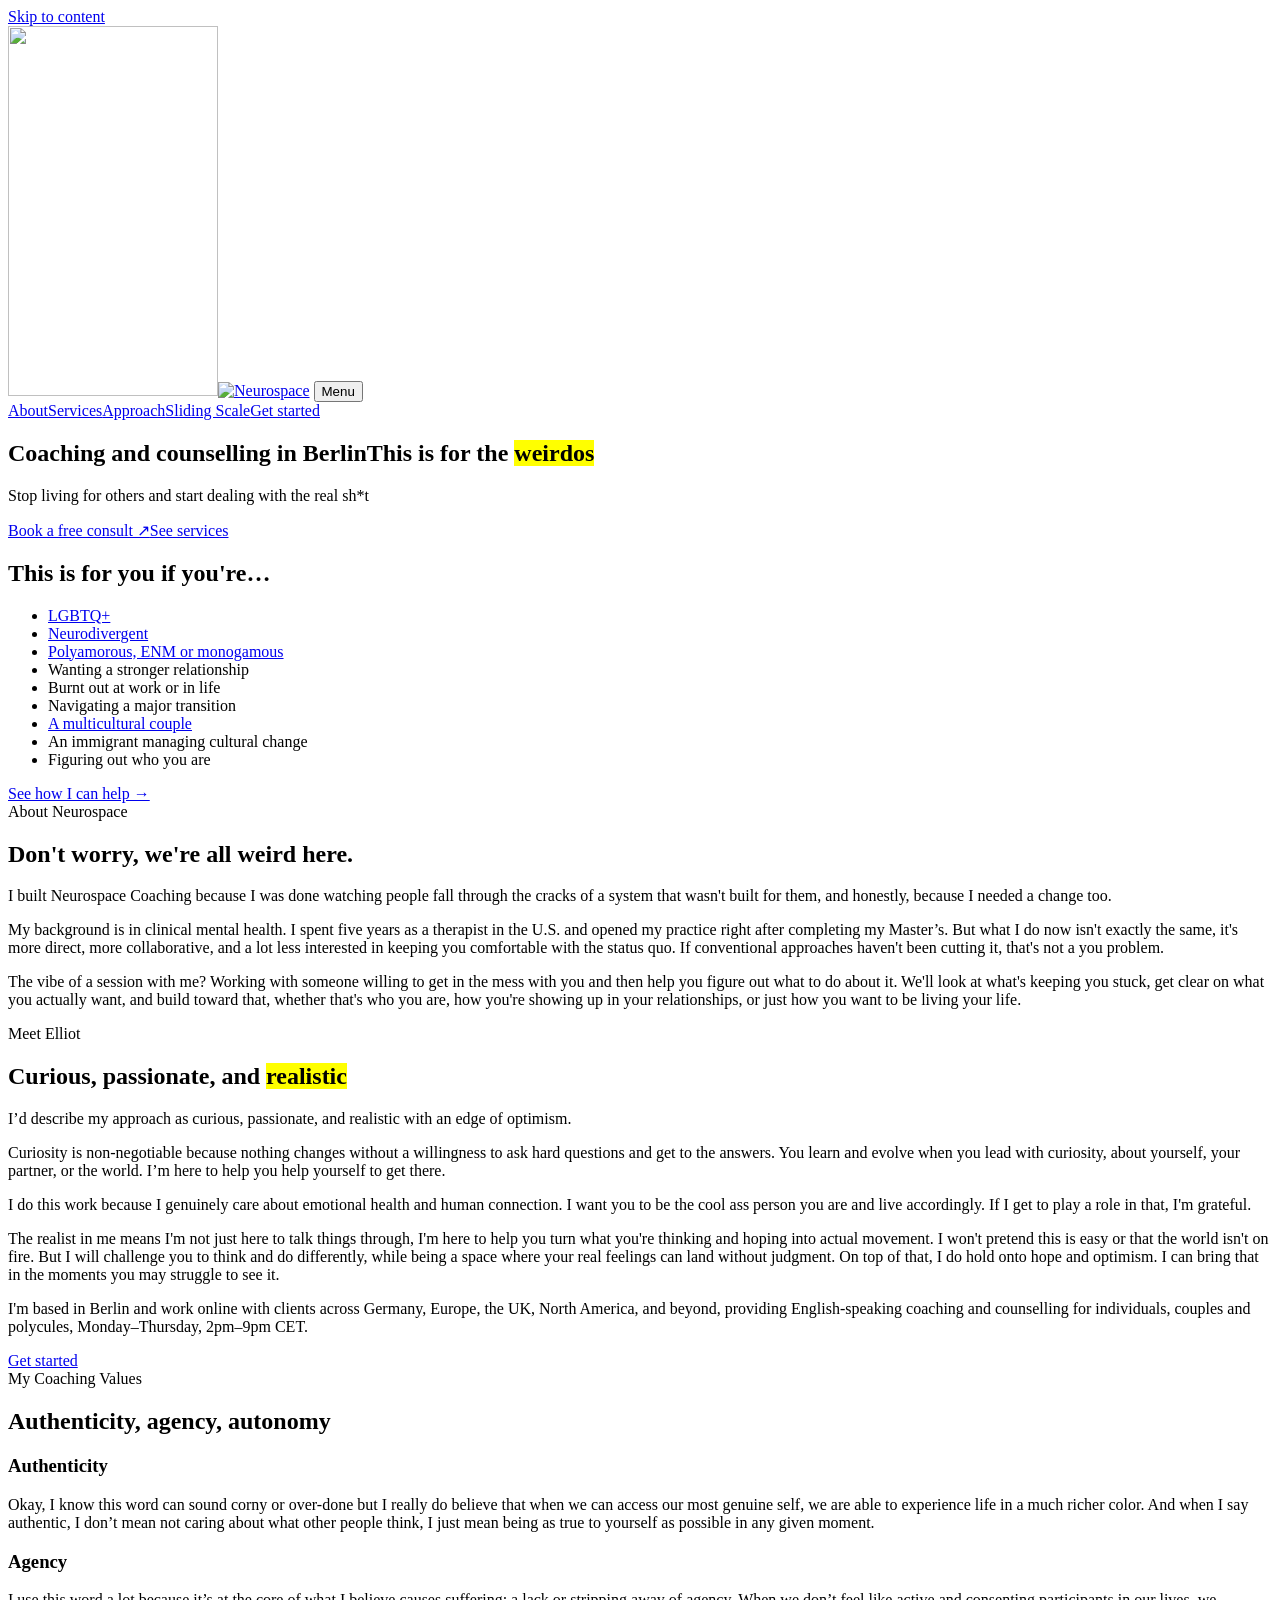
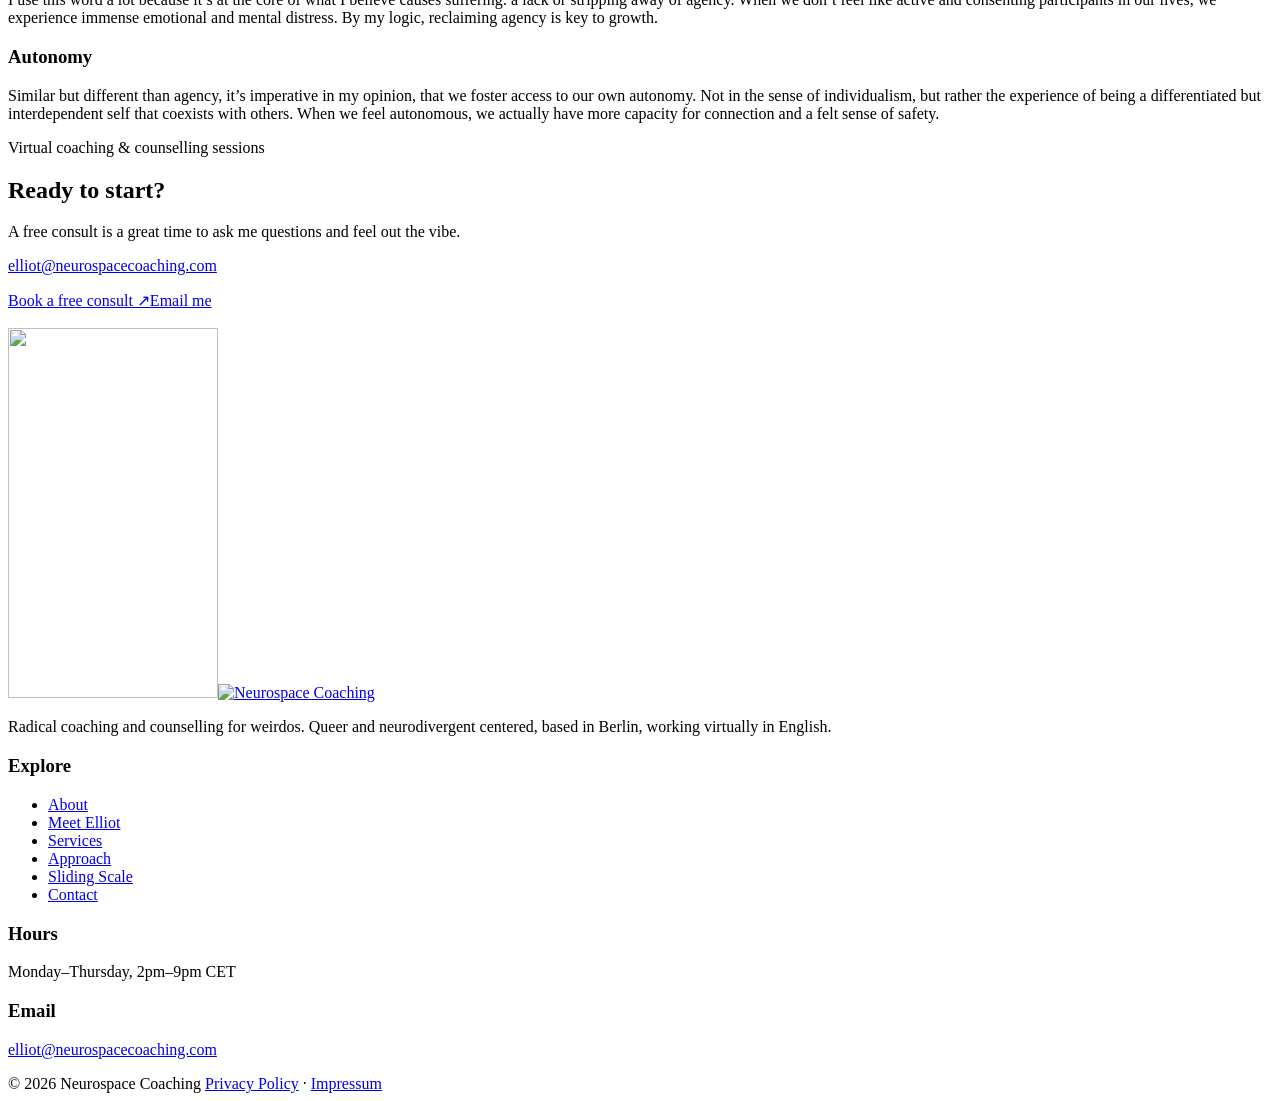
==== commit 60c98c0c: "Homepage kicker: shorten to 'Coaching and counselling in Berlin' Co-Authored-By: Claude Opus 5.5 <no" ====
--- a/site/index.html
+++ b/site/index.html
@@ -33,7 +33,7 @@
 <section class="hero hero-photo">
   <div class="wrap">
     <div class="hero-copy">
-      <h1><span class="eyebrow h1-kicker">Queer, neurodivergent &amp; non-monogamous coaching and counselling · online from Berlin</span>This is for the <mark>weirdos</mark></h1>
+      <h1><span class="eyebrow h1-kicker">Coaching and counselling in Berlin</span>This is for the <mark>weirdos</mark></h1>
       <p class="lead">Stop living for others and start dealing with the real sh*t</p>
       <div class="hero-actions"><a class="btn orchid" href="https://calendly.com/elliot_lphelt/free-consultation" target="_blank" rel="noopener">Book a free consult ↗</a><a class="btn ghost-btn" href="/services">See services</a></div>
     </div>
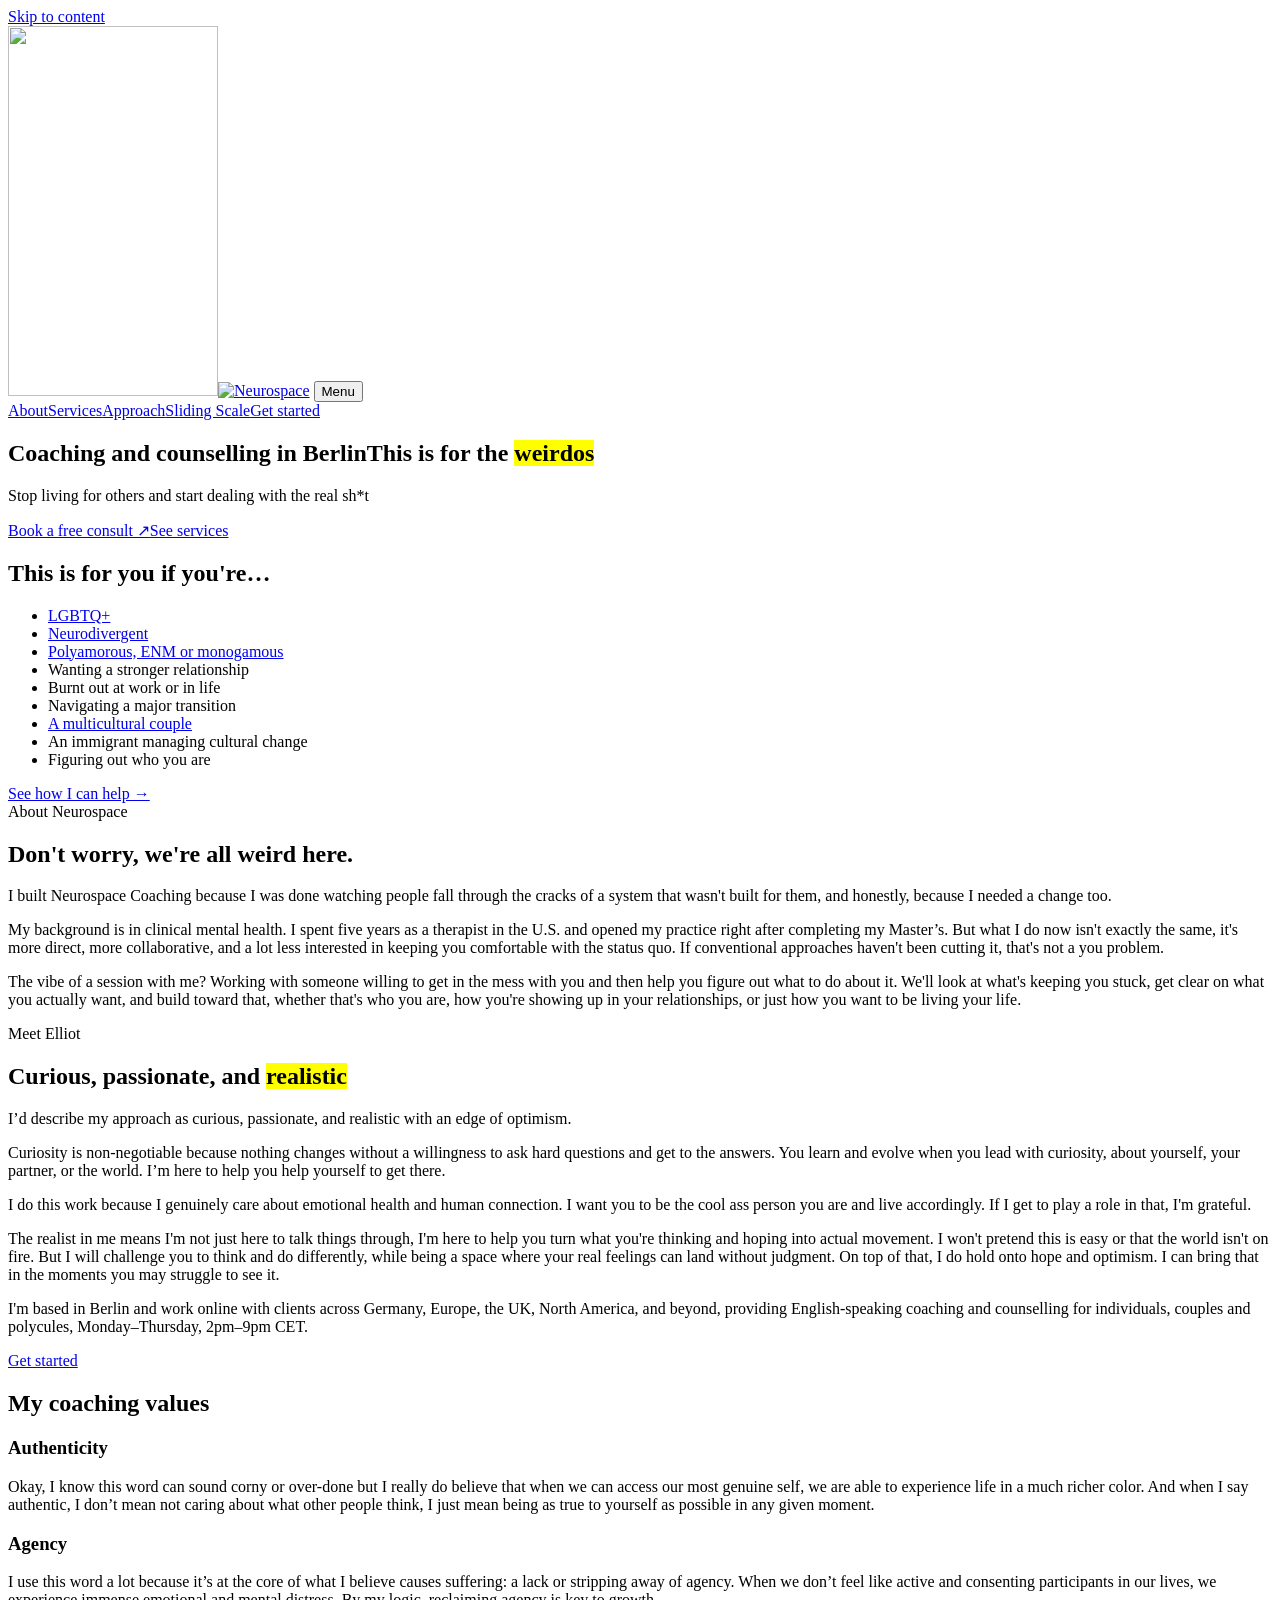
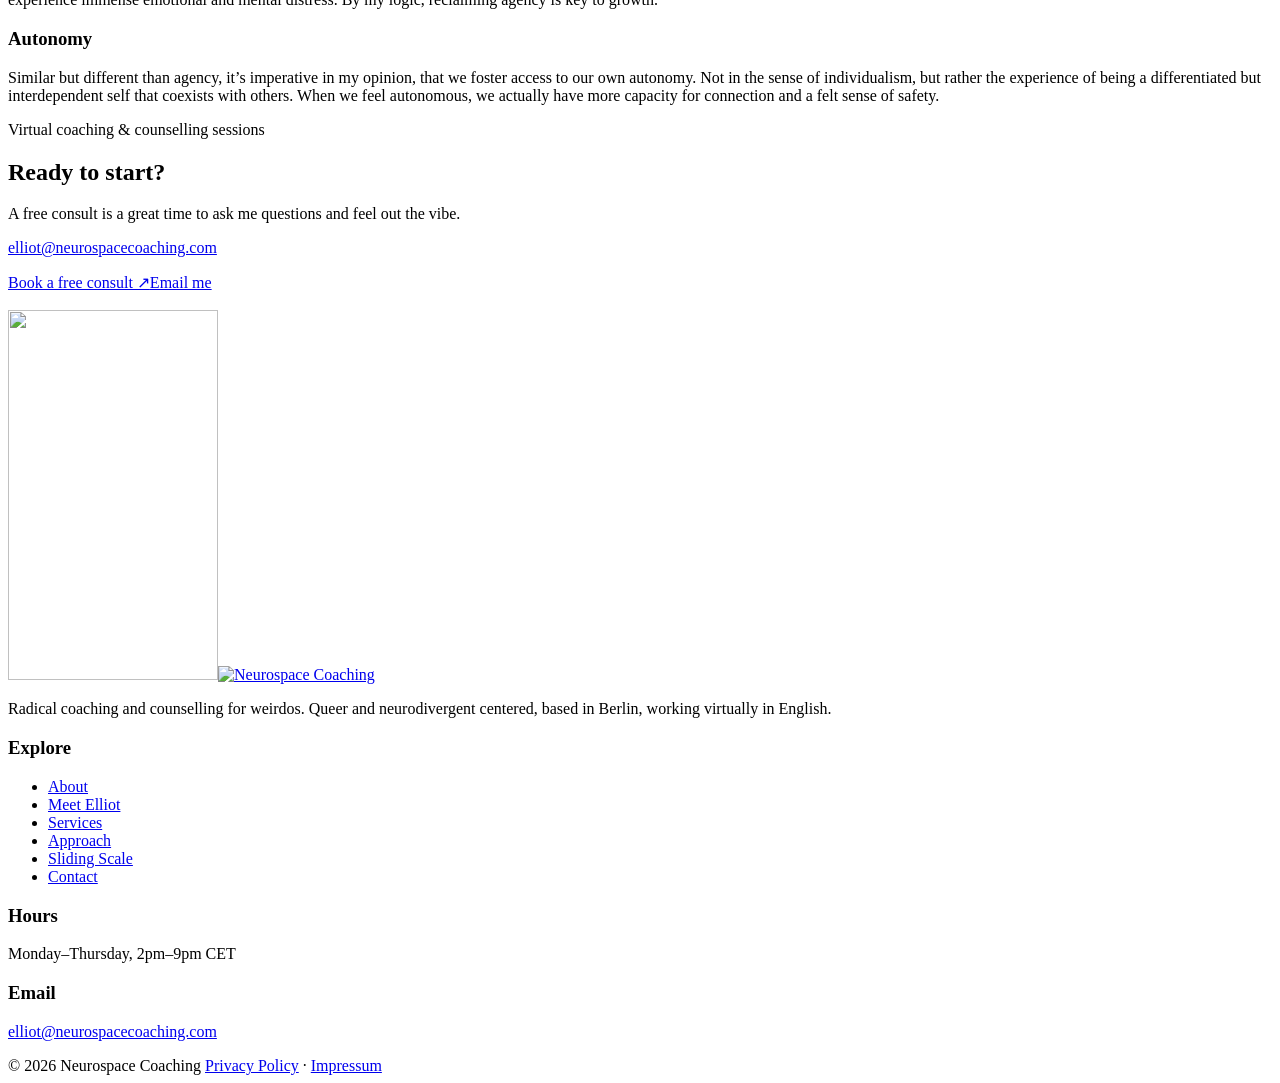
==== commit 7466aa9b: "Homepage values: title 'My coaching values', drop pill and subheading Co-Authored-By: Claude Opus 5." ====
--- a/site/index.html
+++ b/site/index.html
@@ -69,8 +69,7 @@
 </div></section>
 
 <section><div class="wrap">
-  <span class="eyebrow">My Coaching Values</span>
-  <h2>Authenticity, agency, autonomy</h2>
+  <h2>My coaching values</h2>
   <div class="cards values">
   <div class="card"><h3>Authenticity</h3><p>Okay, I know this word can sound corny or over-done but I really do believe that when we can access our most genuine self, we are able to experience life in a much richer color. And when I say authentic, I don’t mean not caring about what other people think, I just mean being as true to yourself as possible in any given moment.</p></div>
   <div class="card"><h3>Agency</h3><p>I use this word a lot because it’s at the core of what I believe causes suffering: a lack or stripping away of agency. When we don’t feel like active and consenting participants in our lives, we experience immense emotional and mental distress. By my logic, reclaiming agency is key to growth.</p></div>
